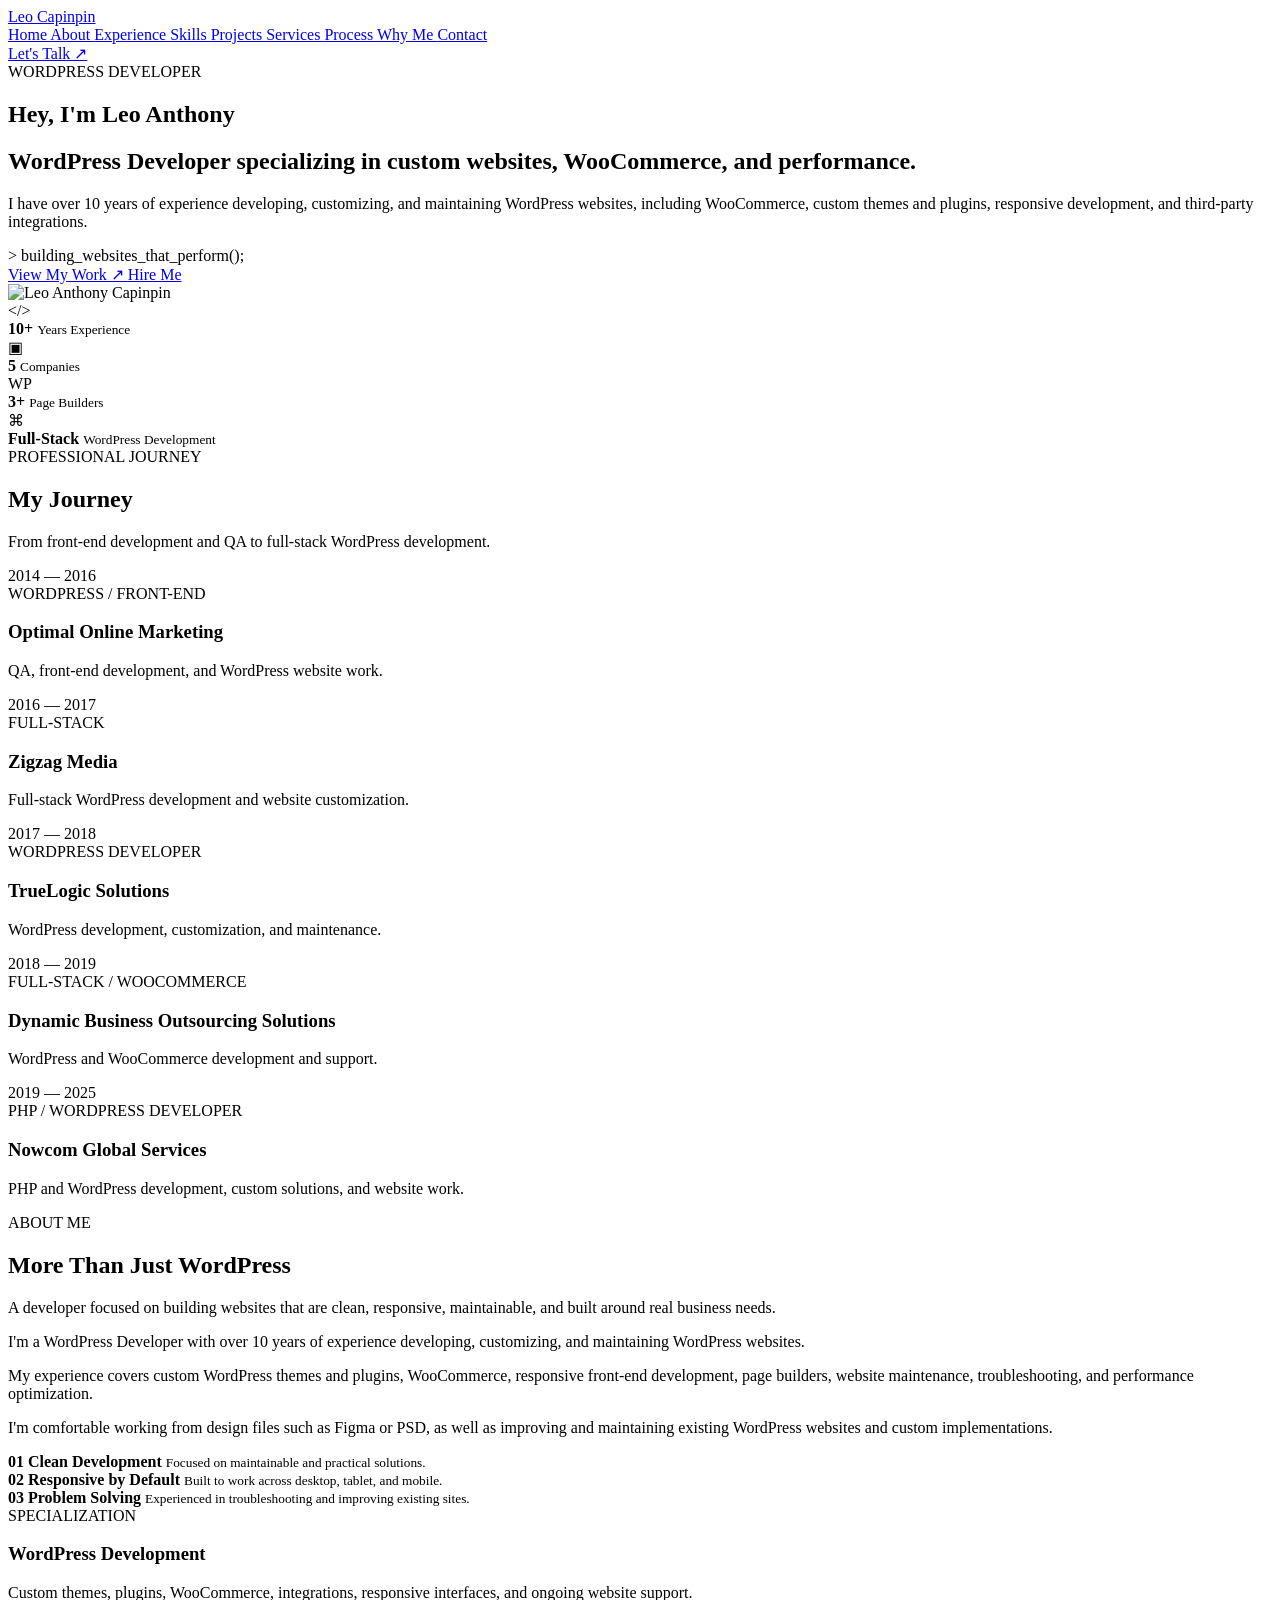
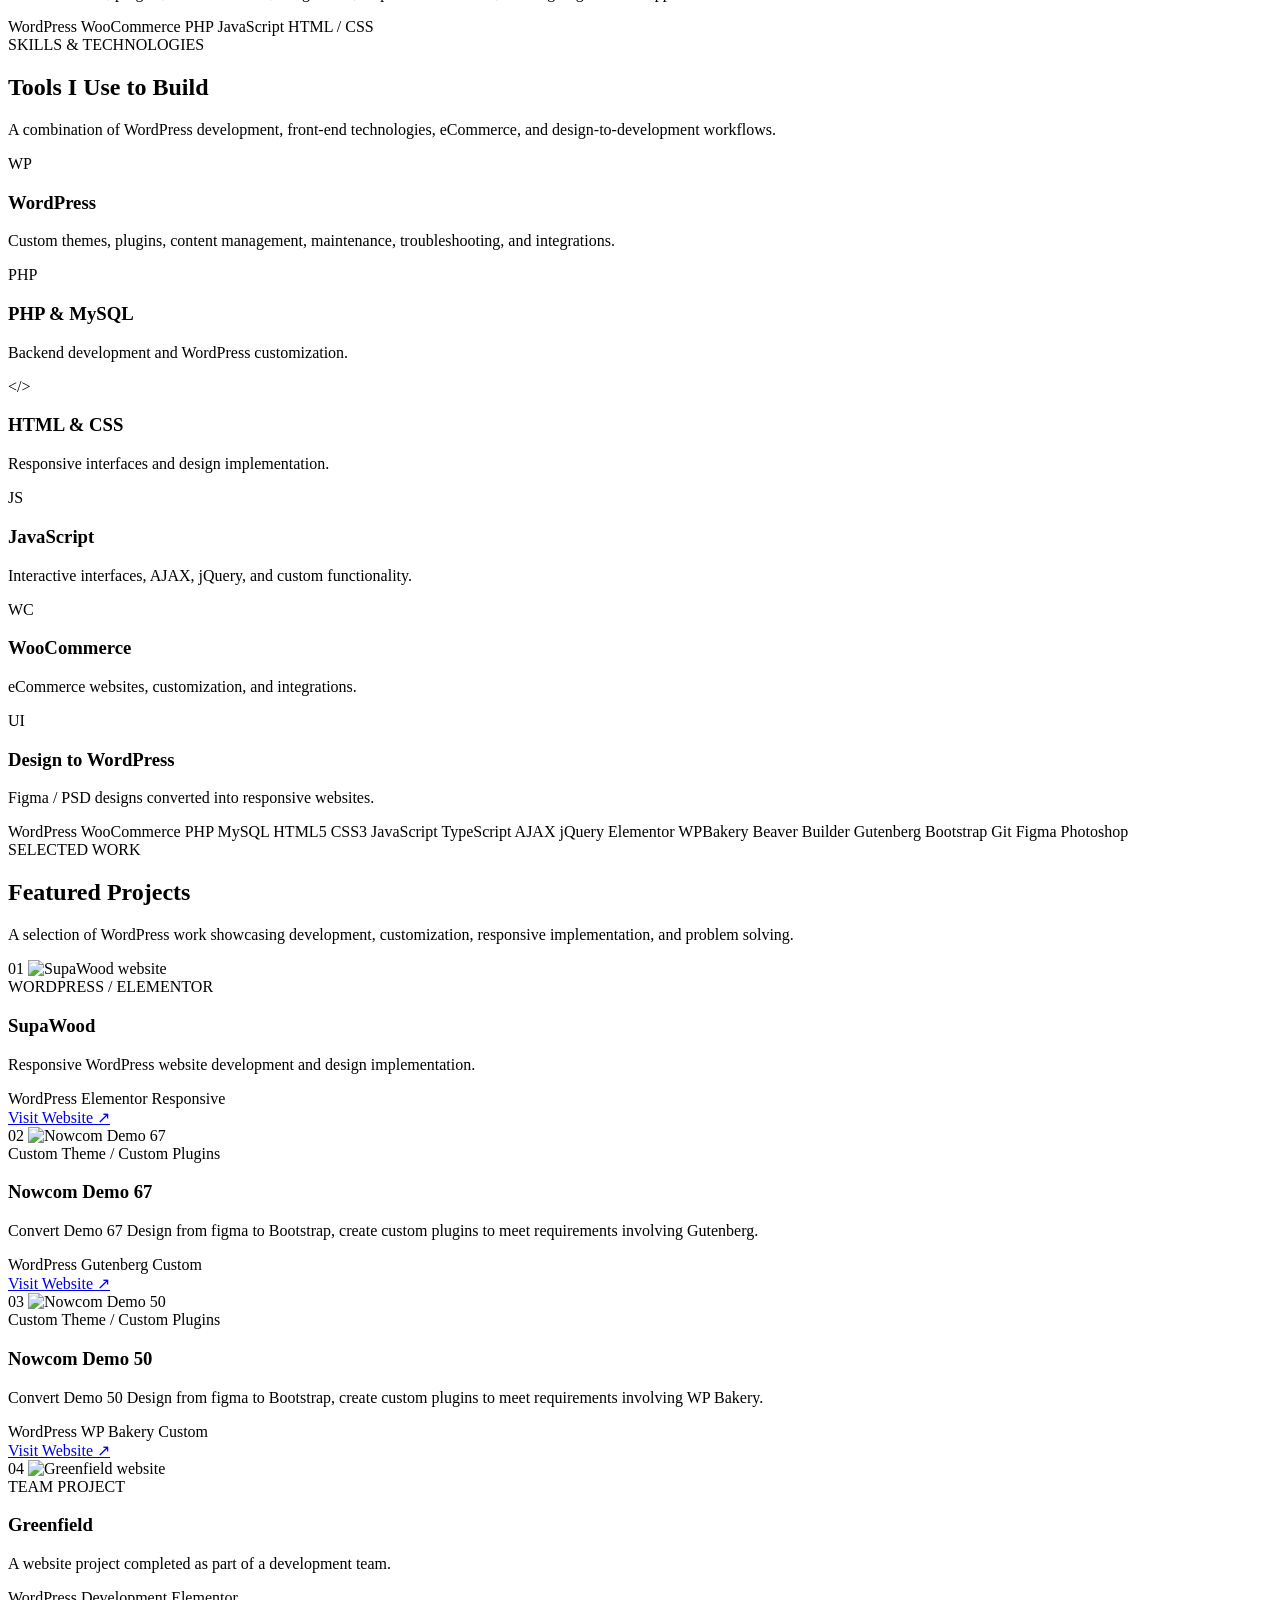
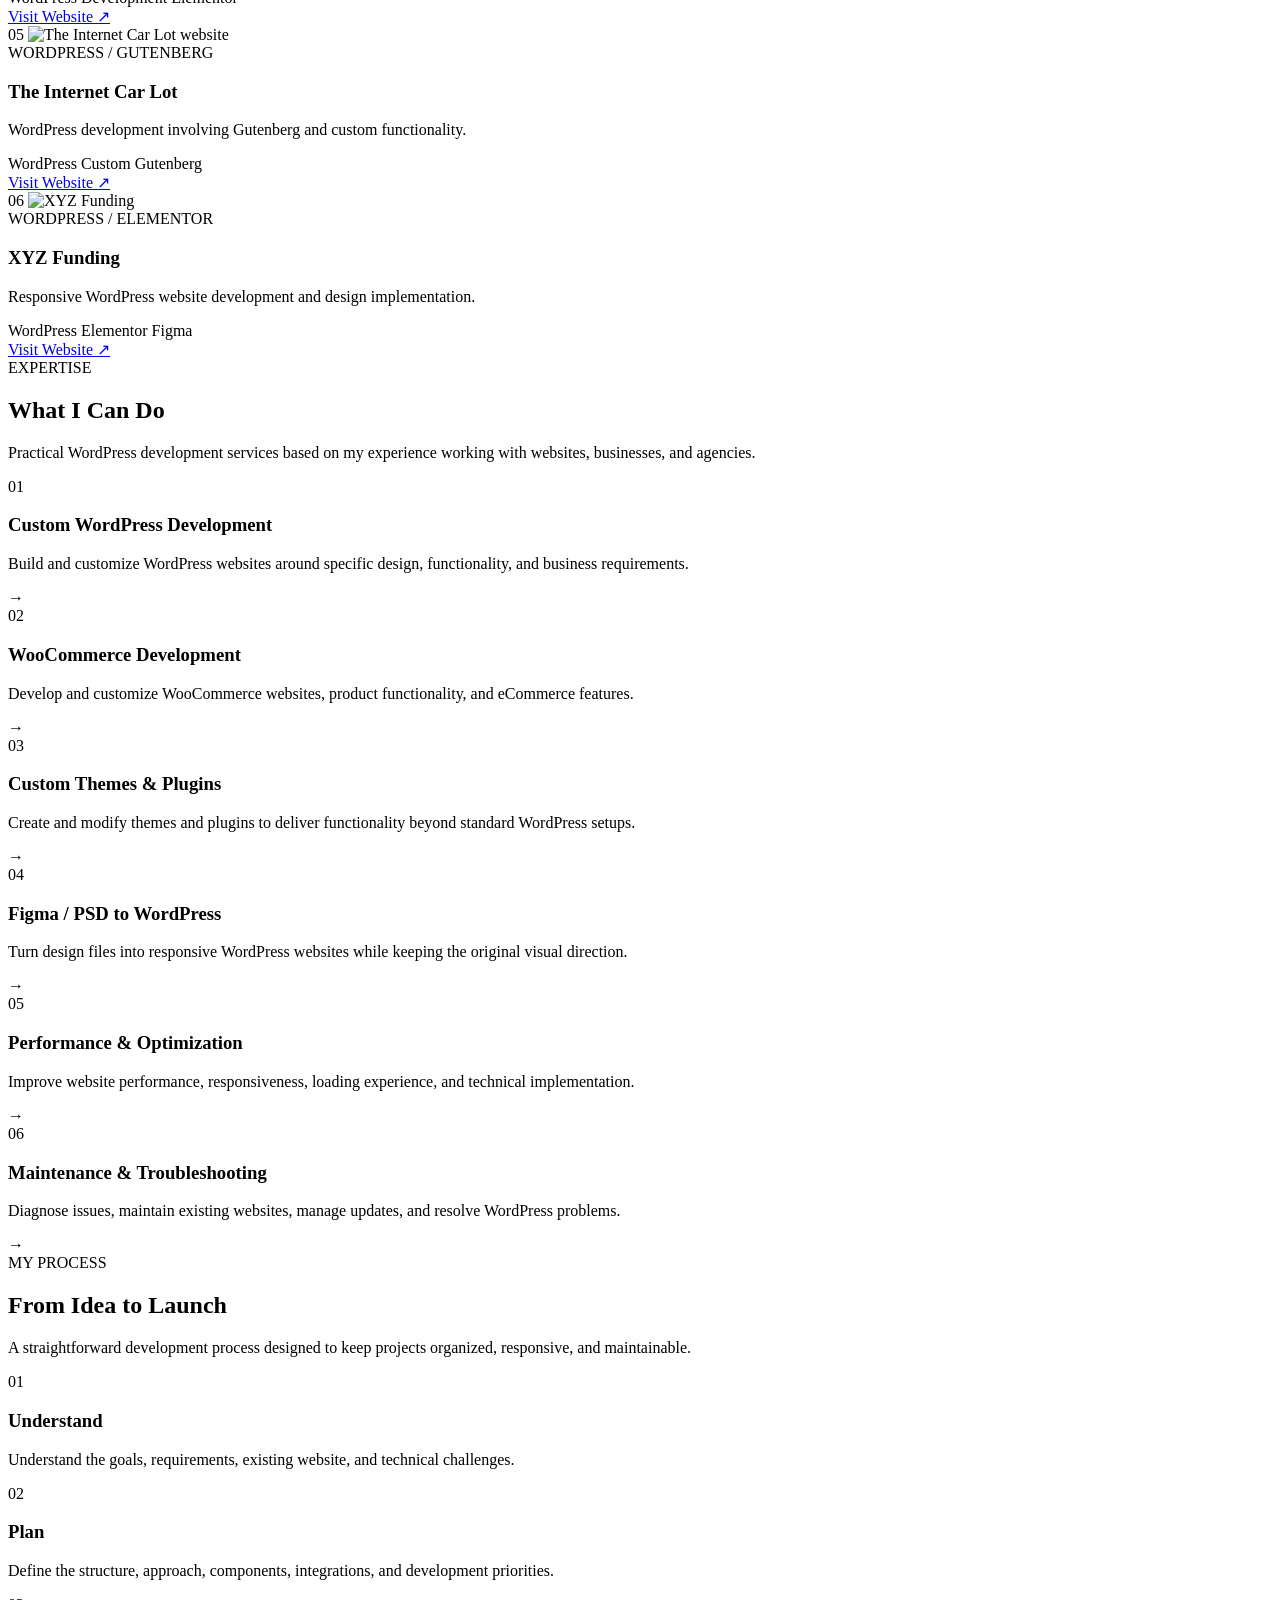
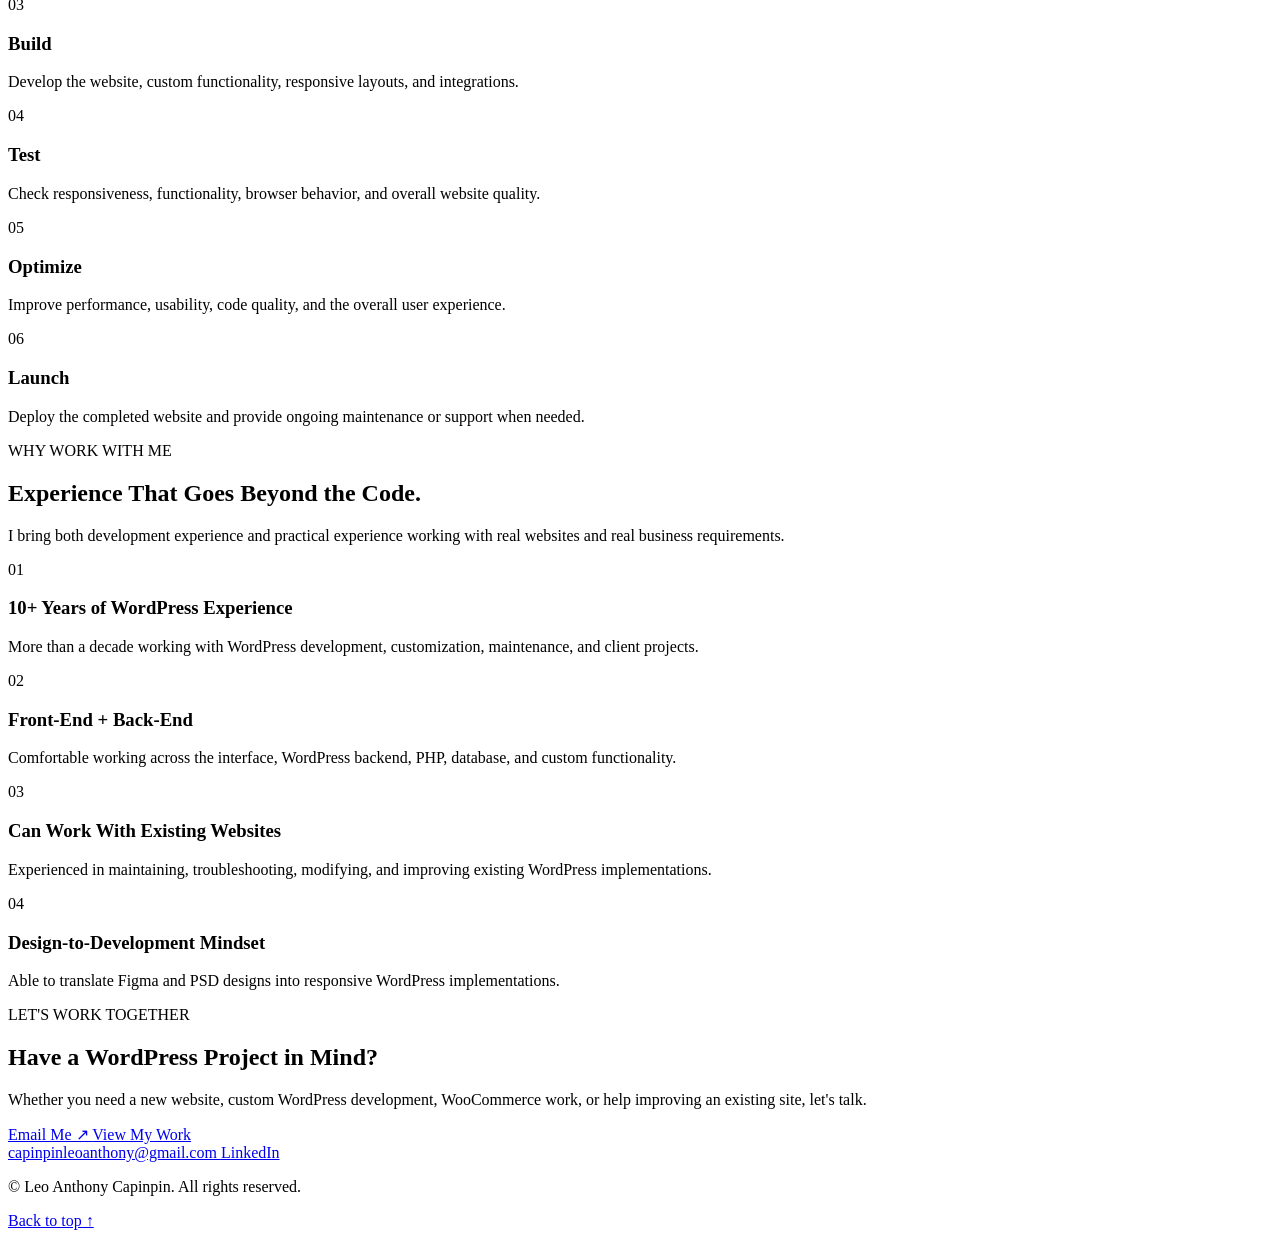
==== index.html @ 81f632e0 "Add files via upload" ====
<!DOCTYPE html>
<html lang="en">

  <head>

    <meta charset="UTF-8">

    <meta name="viewport" content="width=device-width, initial-scale=1.0">

    <title>
      Leo Anthony Capinpin | WordPress Developer
    </title>

    <meta name="description" content="Leo Anthony Capinpin — WordPress Developer with over 10 years of experience in WordPress, WooCommerce, custom themes, plugins, and responsive web development.">

    <!-- Google Fonts -->
    <link rel="preconnect" href="https://fonts.googleapis.com">

    <link rel="preconnect" href="https://fonts.gstatic.com" crossorigin>

    <link href="https://fonts.googleapis.com/css2?family=Inter:wght@400;500;600;700;800&family=JetBrains+Mono:wght@400;500;600&display=swap" rel="stylesheet">

    <!-- Main CSS -->
    <link rel="stylesheet" href="assets/css/style.css">

  </head>


  <body>


    <!-- =========================================================
     HEADER
    ========================================================= -->

    <header class="site-header" id="site-header">

      <div class="container header-inner">


        <a href="#top" class="logo">
          Leo Capinpin
        </a>


        <nav class="main-nav" id="main-nav">

          <a href="#top">
            Home
          </a>

          <a href="#about-me">
            About
          </a>

          <a href="#experience">
            Experience
          </a>

          <a href="#skills">
            Skills
          </a>

          <a href="#featured-projects">
            Projects
          </a>

          <a href="#services">
            Services
          </a>

          <a href="#process">
            Process
          </a>

          <a href="#why-me">
            Why Me
          </a>

          <a href="#contact">
            Contact
          </a>

        </nav>


        <a href="#contact" class="header-cta">
          Let's Talk ↗
        </a>


      </div>

    </header>


    <main id="top">


      <!-- =========================================================
     HERO
    ========================================================= -->

      <section class="hero">


        <!-- Animated Background -->

        <div class="hero-grid"></div>

        <div class="hero-orb hero-orb-one"></div>

        <div class="hero-orb hero-orb-two"></div>


        <div class="container hero-inner">


          <!-- Hero Content -->

          <div class="hero-content reveal">


            <div class="eyebrow">
              WORDPRESS DEVELOPER
            </div>


            <h1>

              Hey, I'm

              <span>
                Leo Anthony
              </span>

            </h1>


            <h2>

              WordPress Developer specializing in
              custom websites, WooCommerce,
              and performance.

            </h2>


            <p>

              I have over 10 years of experience
              developing, customizing, and maintaining
              WordPress websites, including WooCommerce,
              custom themes and plugins, responsive
              development, and third-party integrations.

            </p>


            <div class="hero-code">

              <span>
                &gt;
              </span>

              building_websites_that_perform();

            </div>


            <div class="hero-buttons">


              <a href="#featured-projects" class="btn">
                View My Work ↗
              </a>


              <a href="#contact" class="btn btn-outline">
                Hire Me
              </a>


            </div>


          </div>


          <!-- Hero Image -->

          <div class="hero-photo reveal">


            <div class="photo-glow"></div>


            <div class="photo-frame">


              <img src="assets/images/leo-hero.png" alt="Leo Anthony Capinpin">


            </div>


          </div>


        </div>


        <!-- Hero Stats -->

        <div class="container stats-grid reveal">


          <div class="stat">

            <span class="stat-icon">
              &lt;/&gt;
            </span>

            <div>

              <strong>
                10+
              </strong>

              <small>
                Years Experience
              </small>

            </div>

          </div>


          <div class="stat">

            <span class="stat-icon">
              ▣
            </span>

            <div>

              <strong>
                5
              </strong>

              <small>
                Companies
              </small>

            </div>

          </div>


          <div class="stat">

            <span class="stat-icon">
              WP
            </span>

            <div>

              <strong>
                3+
              </strong>

              <small>
                Page Builders
              </small>

            </div>

          </div>


          <div class="stat">

            <span class="stat-icon">
              ⌘
            </span>

            <div>

              <strong>
                Full-Stack
              </strong>

              <small>
                WordPress Development
              </small>

            </div>

          </div>


        </div>


      </section>


    <!-- =========================================================
     PROFESSIONAL JOURNEY
    ========================================================= -->

      <section class="section journey" id="experience">

        <div class="container">


          <div class="section-title reveal">


            <span class="eyebrow">
              PROFESSIONAL JOURNEY
            </span>


            <h2>

              My
              <span>
                Journey
              </span>

            </h2>


            <p>

              From front-end development and QA
              to full-stack WordPress development.

            </p>


          </div>


          <div class="timeline">


            <article class="timeline-item reveal">

              <div class="timeline-year">
                2014 — 2016
              </div>

              <div class="timeline-dot"></div>

              <div class="timeline-card">

                <span>
                  WORDPRESS / FRONT-END
                </span>

                <h3>
                  Optimal Online Marketing
                </h3>

                <p>
                  QA, front-end development,
                  and WordPress website work.
                </p>

              </div>

            </article>


            <article class="timeline-item reveal">

              <div class="timeline-year">
                2016 — 2017
              </div>

              <div class="timeline-dot"></div>

              <div class="timeline-card">

                <span>
                  FULL-STACK
                </span>

                <h3>
                  Zigzag Media
                </h3>

                <p>
                  Full-stack WordPress development
                  and website customization.
                </p>

              </div>

            </article>


            <article class="timeline-item reveal">

              <div class="timeline-year">
                2017 — 2018
              </div>

              <div class="timeline-dot"></div>

              <div class="timeline-card">

                <span>
                  WORDPRESS DEVELOPER
                </span>

                <h3>
                  TrueLogic Solutions
                </h3>

                <p>
                  WordPress development,
                  customization, and maintenance.
                </p>

              </div>

            </article>


            <article class="timeline-item reveal">

              <div class="timeline-year">
                2018 — 2019
              </div>

              <div class="timeline-dot"></div>

              <div class="timeline-card">

                <span>
                  FULL-STACK / WOOCOMMERCE
                </span>

                <h3>
                  Dynamic Business
                  Outsourcing Solutions
                </h3>

                <p>
                  WordPress and WooCommerce
                  development and support.
                </p>

              </div>

            </article>


            <article class="timeline-item reveal">

              <div class="timeline-year">
                2019 — 2025
              </div>

              <div class="timeline-dot"></div>

              <div class="timeline-card active">

                <span>
                  PHP / WORDPRESS DEVELOPER
                </span>

                <h3>
                  Nowcom Global Services
                </h3>

                <p>
                  PHP and WordPress development,
                  custom solutions, and website work.
                </p>

              </div>

            </article>


          </div>

        </div>

      </section>


    <!-- =========================================================
     ABOUT ME
    ========================================================= -->

      <section class="section about" id="about-me">

        <div class="container">


          <div class="section-title reveal">

            <span class="eyebrow">
              ABOUT ME
            </span>

            <h2>

              More Than Just
              <span>
                WordPress
              </span>

            </h2>

            <p>

              A developer focused on building websites
              that are clean, responsive, maintainable,
              and built around real business needs.

            </p>

          </div>


          <div class="about-grid">


            <div class="about-copy reveal">


              <p class="lead">

                I'm a WordPress Developer with over
                10 years of experience developing,
                customizing, and maintaining
                WordPress websites.

              </p>


              <p>

                My experience covers custom WordPress
                themes and plugins, WooCommerce,
                responsive front-end development,
                page builders, website maintenance,
                troubleshooting, and performance
                optimization.

              </p>


              <p>

                I'm comfortable working from design
                files such as Figma or PSD, as well as
                improving and maintaining existing
                WordPress websites and custom
                implementations.

              </p>


              <div class="about-highlights">


                <div>

                  <b>
                    01
                  </b>

                  <span>

                    <strong>
                      Clean Development
                    </strong>

                    <small>
                      Focused on maintainable
                      and practical solutions.
                    </small>

                  </span>

                </div>


                <div>

                  <b>
                    02
                  </b>

                  <span>

                    <strong>
                      Responsive by Default
                    </strong>

                    <small>
                      Built to work across desktop,
                      tablet, and mobile.
                    </small>

                  </span>

                </div>


                <div>

                  <b>
                    03
                  </b>

                  <span>

                    <strong>
                      Problem Solving
                    </strong>

                    <small>
                      Experienced in troubleshooting
                      and improving existing sites.
                    </small>

                  </span>

                </div>


              </div>


            </div>


            <aside class="about-card reveal">


              <span class="card-label">
                SPECIALIZATION
              </span>


              <h3>
                WordPress Development
              </h3>


              <p>

                Custom themes, plugins, WooCommerce,
                integrations, responsive interfaces,
                and ongoing website support.

              </p>


              <div class="tags">

                <span>
                  WordPress
                </span>

                <span>
                  WooCommerce
                </span>

                <span>
                  PHP
                </span>

                <span>
                  JavaScript
                </span>

                <span>
                  HTML / CSS
                </span>

              </div>


            </aside>


          </div>

        </div>

      </section>


      <!-- =========================================================
     SKILLS
========================================================= -->

      <section class="section skills" id="skills">

        <div class="container">


          <div class="section-title reveal">

            <span class="eyebrow">
              SKILLS & TECHNOLOGIES
            </span>

            <h2>

              Tools I Use to
              <span>
                Build
              </span>

            </h2>

            <p>

              A combination of WordPress development,
              front-end technologies, eCommerce,
              and design-to-development workflows.

            </p>

          </div>


          <div class="skills-grid">


            <article class="skill-card reveal">

              <div class="skill-icon">
                WP
              </div>

              <div>

                <h3>
                  WordPress
                </h3>

                <p>

                  Custom themes, plugins,
                  content management, maintenance,
                  troubleshooting, and integrations.

                </p>

              </div>

            </article>


            <article class="skill-card reveal">

              <div class="skill-icon">
                PHP
              </div>

              <div>

                <h3>
                  PHP & MySQL
                </h3>

                <p>
                  Backend development and
                  WordPress customization.
                </p>

              </div>

            </article>


            <article class="skill-card reveal">

              <div class="skill-icon">
                &lt;/&gt;
              </div>

              <div>

                <h3>
                  HTML & CSS
                </h3>

                <p>
                  Responsive interfaces and
                  design implementation.
                </p>

              </div>

            </article>


            <article class="skill-card reveal">

              <div class="skill-icon">
                JS
              </div>

              <div>

                <h3>
                  JavaScript
                </h3>

                <p>
                  Interactive interfaces, AJAX,
                  jQuery, and custom functionality.
                </p>

              </div>

            </article>


            <article class="skill-card reveal">

              <div class="skill-icon">
                WC
              </div>

              <div>

                <h3>
                  WooCommerce
                </h3>

                <p>
                  eCommerce websites,
                  customization, and integrations.
                </p>

              </div>

            </article>


            <article class="skill-card reveal">

              <div class="skill-icon">
                UI
              </div>

              <div>

                <h3>
                  Design to WordPress
                </h3>

                <p>
                  Figma / PSD designs converted
                  into responsive websites.
                </p>

              </div>

            </article>


          </div>


          <div class="tech-list reveal">

            <span>WordPress</span>
            <span>WooCommerce</span>
            <span>PHP</span>
            <span>MySQL</span>
            <span>HTML5</span>
            <span>CSS3</span>
            <span>JavaScript</span>
            <span>TypeScript</span>
            <span>AJAX</span>
            <span>jQuery</span>
            <span>Elementor</span>
            <span>WPBakery</span>
            <span>Beaver Builder</span>
            <span>Gutenberg</span>
            <span>Bootstrap</span>
            <span>Git</span>
            <span>Figma</span>
            <span>Photoshop</span>

          </div>


        </div>

      </section>


    <!-- =========================================================
     FEATURED PROJECTS
    ========================================================= -->

      <section class="section projects" id="featured-projects">

        <div class="container">


          <div class="section-title reveal">

            <span class="eyebrow">
              SELECTED WORK
            </span>

            <h2>

              Featured
              <span>
                Projects
              </span>

            </h2>

            <p>

              A selection of WordPress work showcasing
              development, customization, responsive
              implementation, and problem solving.

            </p>

          </div>


          <div class="project-grid">

            <!-- PROJECT 01 -->

            <article class="project-card reveal">

              <div class="project-image">

                <span class="project-number">
                  01
                </span>

                <img src="assets/images/projects/TLOS-supawood.jpg" alt="SupaWood website">

              </div>


              <div class="project-content">

                <span class="card-label">
                  WORDPRESS / ELEMENTOR
                </span>

                <h3>
                  SupaWood
                </h3>

                <p>

                  Responsive WordPress website
                  development and design implementation.

                </p>


                <div class="tags">

                  <span>
                    WordPress
                  </span>

                  <span>
                    Elementor
                  </span>

                  <span>
                    Responsive
                  </span>

                </div>


                <a class="project-link" href="https://supawood.com.au/" target="_blank" rel="noopener">
                  Visit Website ↗
                </a>

              </div>

            </article>


            <!-- PROJECT 02 -->

            <article class="project-card reveal">

              <div class="project-image">

                <span class="project-number">
                  02
                </span>

                <img src="assets/images/projects/demo67.jpg" alt="Nowcom Demo 67">

              </div>


              <div class="project-content">

                <span class="card-label">
                  Custom Theme / Custom Plugins
                </span>

                <h3>
                  Nowcom Demo 67
                </h3>

                <p>
                  Convert Demo 67 Design from figma to Bootstrap, create custom plugins to meet requirements involving Gutenberg.
                </p>


                <div class="tags">

                  <span>
                    WordPress
                  </span>

                  <span>
                    Gutenberg
                  </span>

                  <span>
                    Custom
                  </span>

                </div>


                <a class="project-link" href="https://demo67.websites.dealercenter.net/" target="_blank" rel="noopener">
                  Visit Website ↗
                </a>

              </div>

            </article>

            <!-- PROJECT 03 -->
            <article class="project-card reveal">
              <div class="project-image">

                <span class="project-number">
                  03
                </span>

                <img src="assets/images/projects/demo50.jpg" alt="Nowcom Demo 50">

              </div>
              <div class="project-content">

                <span class="card-label">
                  Custom Theme / Custom Plugins
                </span>

                <h3>
                  Nowcom Demo 50
                </h3>

                <p>
                  Convert Demo 50 Design from figma to Bootstrap, create custom plugins to meet requirements involving WP Bakery.
                </p>


                <div class="tags">

                  <span>
                    WordPress
                  </span>

                  <span>
                    WP Bakery
                  </span>

                  <span>
                    Custom
                  </span>

                </div>


                <a class="project-link" href="https://demo50.websites.dealercenter.net/" target="_blank" rel="noopener">
                  Visit Website ↗
                </a>

              </div>

            </article>


            <!-- PROJECT 04 -->

            <article class="project-card reveal">

              <div class="project-image">

                <span class="project-number">
                  04
                </span>

                <img src="assets/images/projects/tlos-greenfield.jpg" alt="Greenfield website">

              </div>


              <div class="project-content">

                <span class="card-label">
                  TEAM PROJECT
                </span>

                <h3>
                  Greenfield
                </h3>

                <p>

                  A website project completed as part
                  of a development team.

                </p>


                <div class="tags">

                  <span>
                    WordPress
                  </span>

                  <span>
                    Development
                  </span>

                  <span>
                    Elementor
                  </span>

                </div>


                <a class="project-link" href="https://greenfield.com.ph/" target="_blank" rel="noopener">
                  Visit Website ↗
                </a>

              </div>

            </article>


            <!-- PROJECT 05 -->

            <article class="project-card reveal">

              <div class="project-image">

                <span class="project-number">
                  05
                </span>

                <img src="assets/images/projects/theinternetcarlot.jpg" alt="The Internet Car Lot website">

              </div>


              <div class="project-content">

                <span class="card-label">
                  WORDPRESS / GUTENBERG
                </span>

                <h3>
                  The Internet Car Lot
                </h3>

                <p>

                  WordPress development involving
                  Gutenberg and custom functionality.

                </p>


                <div class="tags">

                  <span>
                    WordPress
                  </span>

                  <span>
                    Custom
                  </span>

                  <span>
                    Gutenberg
                  </span>

                </div>


                <a class="project-link" href="https://theinternetcarlot.com/" target="_blank" rel="noopener">
                  Visit Website ↗
                </a>

              </div>

            </article>


            <!-- PROJECT 06 -->

            <article class="project-card reveal">

              <div class="project-image">

                <span class="project-number">
                  06
                </span>

                <img src="assets/images/projects/XYZ-Funding.jpg" alt="XYZ Funding">

              </div>


              <div class="project-content">

                <span class="card-label">
                  WORDPRESS / ELEMENTOR
                </span>

                <h3>
                  XYZ Funding
                </h3>

                <p>

                  Responsive WordPress website
                  development and design implementation.

                </p>


                <div class="tags">

                  <span>
                    WordPress
                  </span>

                  <span>
                    Elementor
                  </span>

                  <span>
                    Figma
                  </span>

                </div>


                <a class="project-link" href="http://paulm552.sg-host.com/" target="_blank" rel="noopener">
                  Visit Website ↗
                </a>

              </div>

            </article>


          </div>

        </div>

      </section>


    <!-- =========================================================
     SERVICES
    ========================================================= -->

      <section class="section services" id="services">

        <div class="container">


          <div class="section-title reveal">

            <span class="eyebrow">
              EXPERTISE
            </span>

            <h2>

              What I Can
              <span>
                Do
              </span>

            </h2>

            <p>

              Practical WordPress development services
              based on my experience working with
              websites, businesses, and agencies.

            </p>

          </div>


          <div class="services-grid">


            <article class="service-card reveal">

              <span>
                01
              </span>

              <h3>
                Custom WordPress Development
              </h3>

              <p>

                Build and customize WordPress websites
                around specific design, functionality,
                and business requirements.

              </p>

              <b>
                →
              </b>

            </article>


            <article class="service-card reveal">

              <span>
                02
              </span>

              <h3>
                WooCommerce Development
              </h3>

              <p>

                Develop and customize WooCommerce
                websites, product functionality,
                and eCommerce features.

              </p>

              <b>
                →
              </b>

            </article>


            <article class="service-card reveal">

              <span>
                03
              </span>

              <h3>
                Custom Themes & Plugins
              </h3>

              <p>

                Create and modify themes and plugins
                to deliver functionality beyond
                standard WordPress setups.

              </p>

              <b>
                →
              </b>

            </article>


            <article class="service-card reveal">

              <span>
                04
              </span>

              <h3>
                Figma / PSD to WordPress
              </h3>

              <p>

                Turn design files into responsive
                WordPress websites while keeping
                the original visual direction.

              </p>

              <b>
                →
              </b>

            </article>


            <article class="service-card reveal">

              <span>
                05
              </span>

              <h3>
                Performance & Optimization
              </h3>

              <p>

                Improve website performance,
                responsiveness, loading experience,
                and technical implementation.

              </p>

              <b>
                →
              </b>

            </article>


            <article class="service-card reveal">

              <span>
                06
              </span>

              <h3>
                Maintenance & Troubleshooting
              </h3>

              <p>

                Diagnose issues, maintain existing
                websites, manage updates, and resolve
                WordPress problems.

              </p>

              <b>
                →
              </b>

            </article>


          </div>

        </div>

      </section>


    <!-- =========================================================
        PROCESS
    ========================================================= -->

      <section class="section process" id="process">

        <div class="container">


          <div class="section-title reveal">

            <span class="eyebrow">
              MY PROCESS
            </span>

            <h2>

              From Idea to
              <span>
                Launch
              </span>

            </h2>

            <p>

              A straightforward development process
              designed to keep projects organized,
              responsive, and maintainable.

            </p>

          </div>


          <div class="process-grid">


            <article class="process-step reveal">

              <span>
                01
              </span>

              <h3>
                Understand
              </h3>

              <p>

                Understand the goals, requirements,
                existing website, and technical challenges.

              </p>

            </article>


            <article class="process-step reveal">

              <span>
                02
              </span>

              <h3>
                Plan
              </h3>

              <p>

                Define the structure, approach,
                components, integrations, and
                development priorities.

              </p>

            </article>


            <article class="process-step reveal">

              <span>
                03
              </span>

              <h3>
                Build
              </h3>

              <p>

                Develop the website, custom functionality,
                responsive layouts, and integrations.

              </p>

            </article>


            <article class="process-step reveal">

              <span>
                04
              </span>

              <h3>
                Test
              </h3>

              <p>

                Check responsiveness, functionality,
                browser behavior, and overall
                website quality.

              </p>

            </article>


            <article class="process-step reveal">

              <span>
                05
              </span>

              <h3>
                Optimize
              </h3>

              <p>

                Improve performance, usability,
                code quality, and the overall
                user experience.

              </p>

            </article>


            <article class="process-step reveal">

              <span>
                06
              </span>

              <h3>
                Launch
              </h3>

              <p>

                Deploy the completed website and
                provide ongoing maintenance or
                support when needed.

              </p>

            </article>


          </div>

        </div>

      </section>


      <!-- =========================================================
     WHY ME
========================================================= -->

      <section class="section why-me" id="why-me">

        <div class="container">


          <div class="why-grid">


            <div class="why-heading reveal">

              <span class="eyebrow">
                WHY WORK WITH ME
              </span>

              <h2>

                Experience That Goes
                <span>Beyond the Code.</span>

              </h2>

              <p>

                I bring both development experience
                and practical experience working with
                real websites and real business
                requirements.

              </p>

            </div>


            <div class="why-list">


              <article class="why-item reveal">

                <span>
                  01
                </span>

                <div>

                  <h3>
                    10+ Years of WordPress Experience
                  </h3>

                  <p>

                    More than a decade working with
                    WordPress development, customization,
                    maintenance, and client projects.

                  </p>

                </div>

              </article>


              <article class="why-item reveal">

                <span>
                  02
                </span>

                <div>

                  <h3>
                    Front-End + Back-End
                  </h3>

                  <p>

                    Comfortable working across the
                    interface, WordPress backend,
                    PHP, database, and custom
                    functionality.

                  </p>

                </div>

              </article>


              <article class="why-item reveal">

                <span>
                  03
                </span>

                <div>

                  <h3>
                    Can Work With Existing Websites
                  </h3>

                  <p>

                    Experienced in maintaining,
                    troubleshooting, modifying,
                    and improving existing
                    WordPress implementations.

                  </p>

                </div>

              </article>


              <article class="why-item reveal">

                <span>
                  04
                </span>

                <div>

                  <h3>
                    Design-to-Development Mindset
                  </h3>

                  <p>

                    Able to translate Figma and PSD
                    designs into responsive WordPress
                    implementations.

                  </p>

                </div>

              </article>


            </div>

          </div>

        </div>

      </section>


      <!-- =========================================================
     CONTACT
========================================================= -->

      <section class="section contact" id="contact">

        <div class="container">


          <div class="contact-box reveal">


            <span class="eyebrow">
              LET'S WORK TOGETHER
            </span>


            <h2>

              Have a WordPress
              <span>
                Project in Mind?
              </span>

            </h2>


            <p>

              Whether you need a new website,
              custom WordPress development,
              WooCommerce work, or help improving
              an existing site, let's talk.

            </p>


            <div class="contact-actions">


              <a class="btn" href="mailto:capinpinleoanthony@gmail.com">
                Email Me ↗
              </a>


              <a class="btn btn-outline" href="#featured-projects">
                View My Work
              </a>


            </div>


            <div class="contact-links">


              <a href="mailto:capinpinleoanthony@gmail.com">
                capinpinleoanthony@gmail.com
              </a>


              <a href="https://ph.linkedin.com/in/leo-anthony-capinpin" target="_blank" rel="noopener">
                LinkedIn
              </a>


            </div>


          </div>

        </div>

      </section>


    </main>


    <!-- =========================================================
     FOOTER
========================================================= -->

    <footer class="footer">

      <div class="container">


        <p>

          ©
          <span id="year"></span>
          Leo Anthony Capinpin.
          All rights reserved.

        </p>


        <a href="#top">
          Back to top ↑
        </a>


      </div>

    </footer>


    <!-- =========================================================
     JAVASCRIPT
========================================================= -->

    <script src="assets/js/script.js"></script>


  </body>

</html>
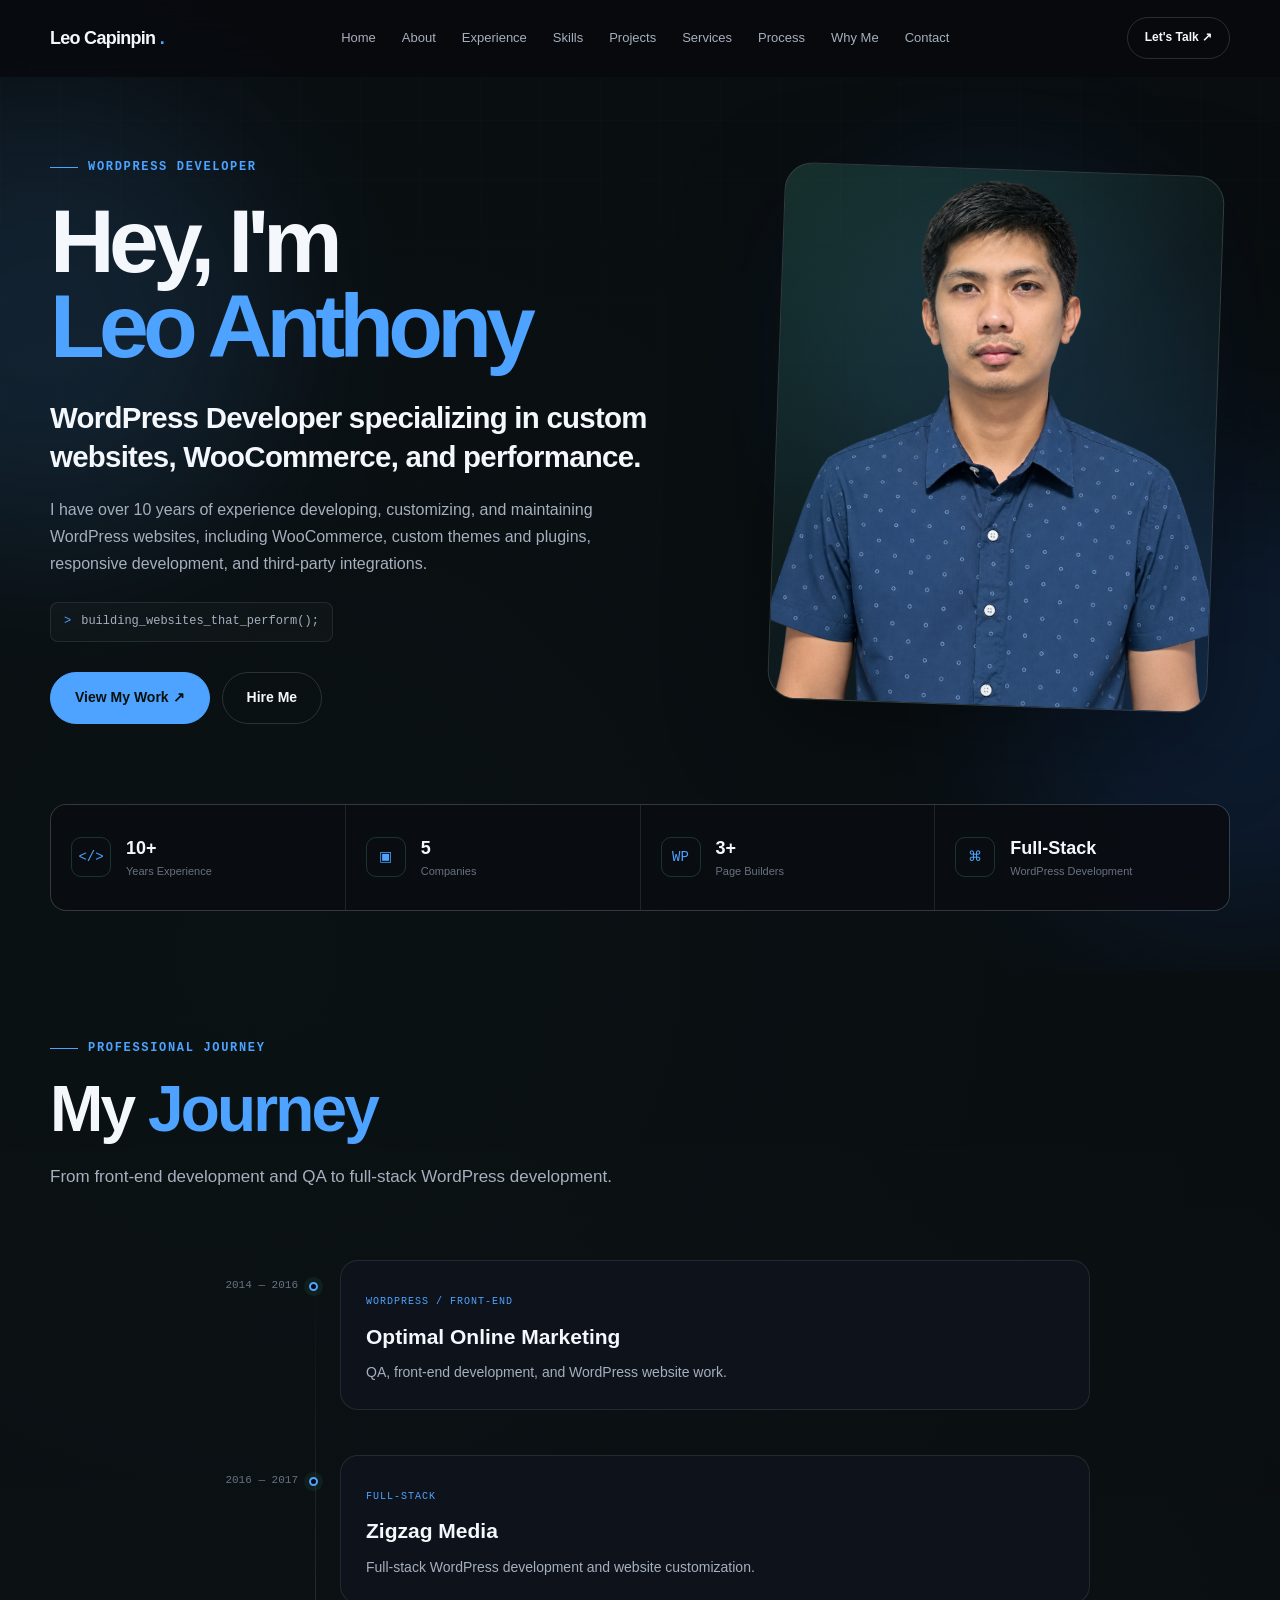
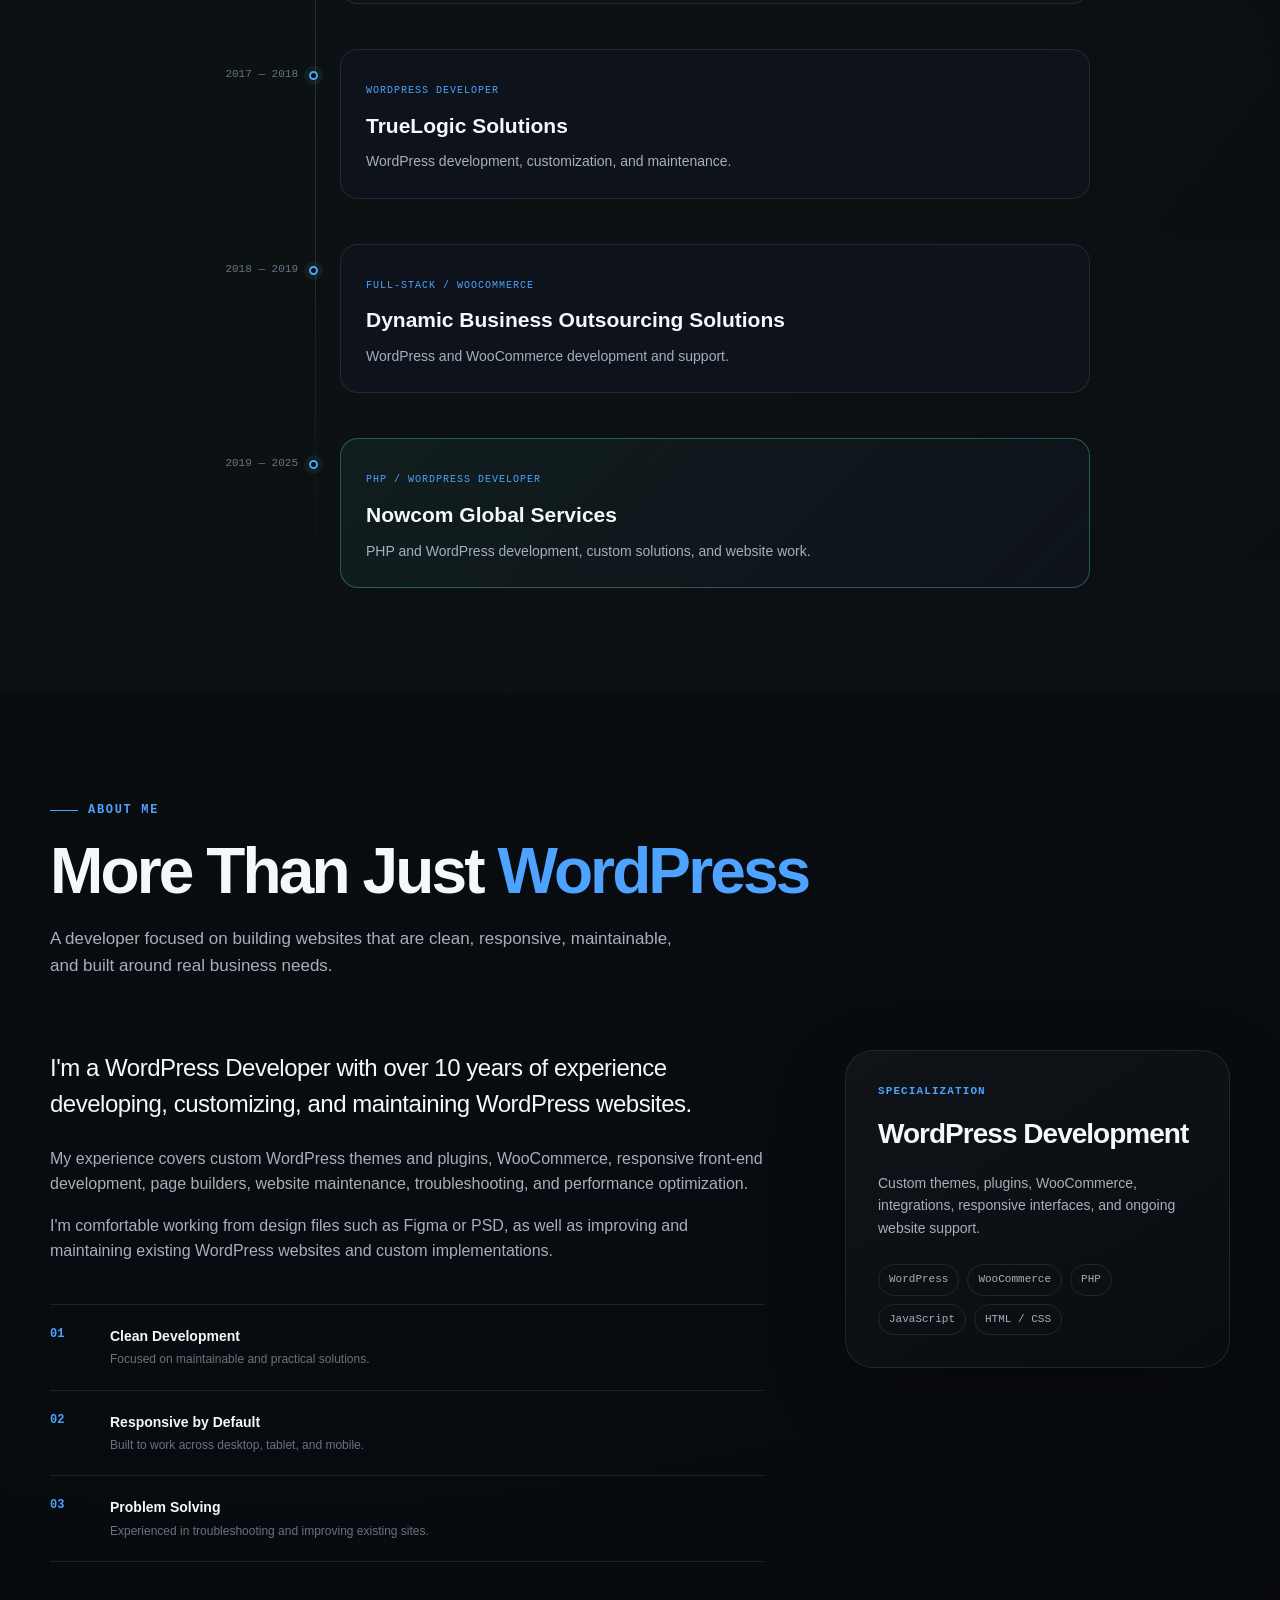
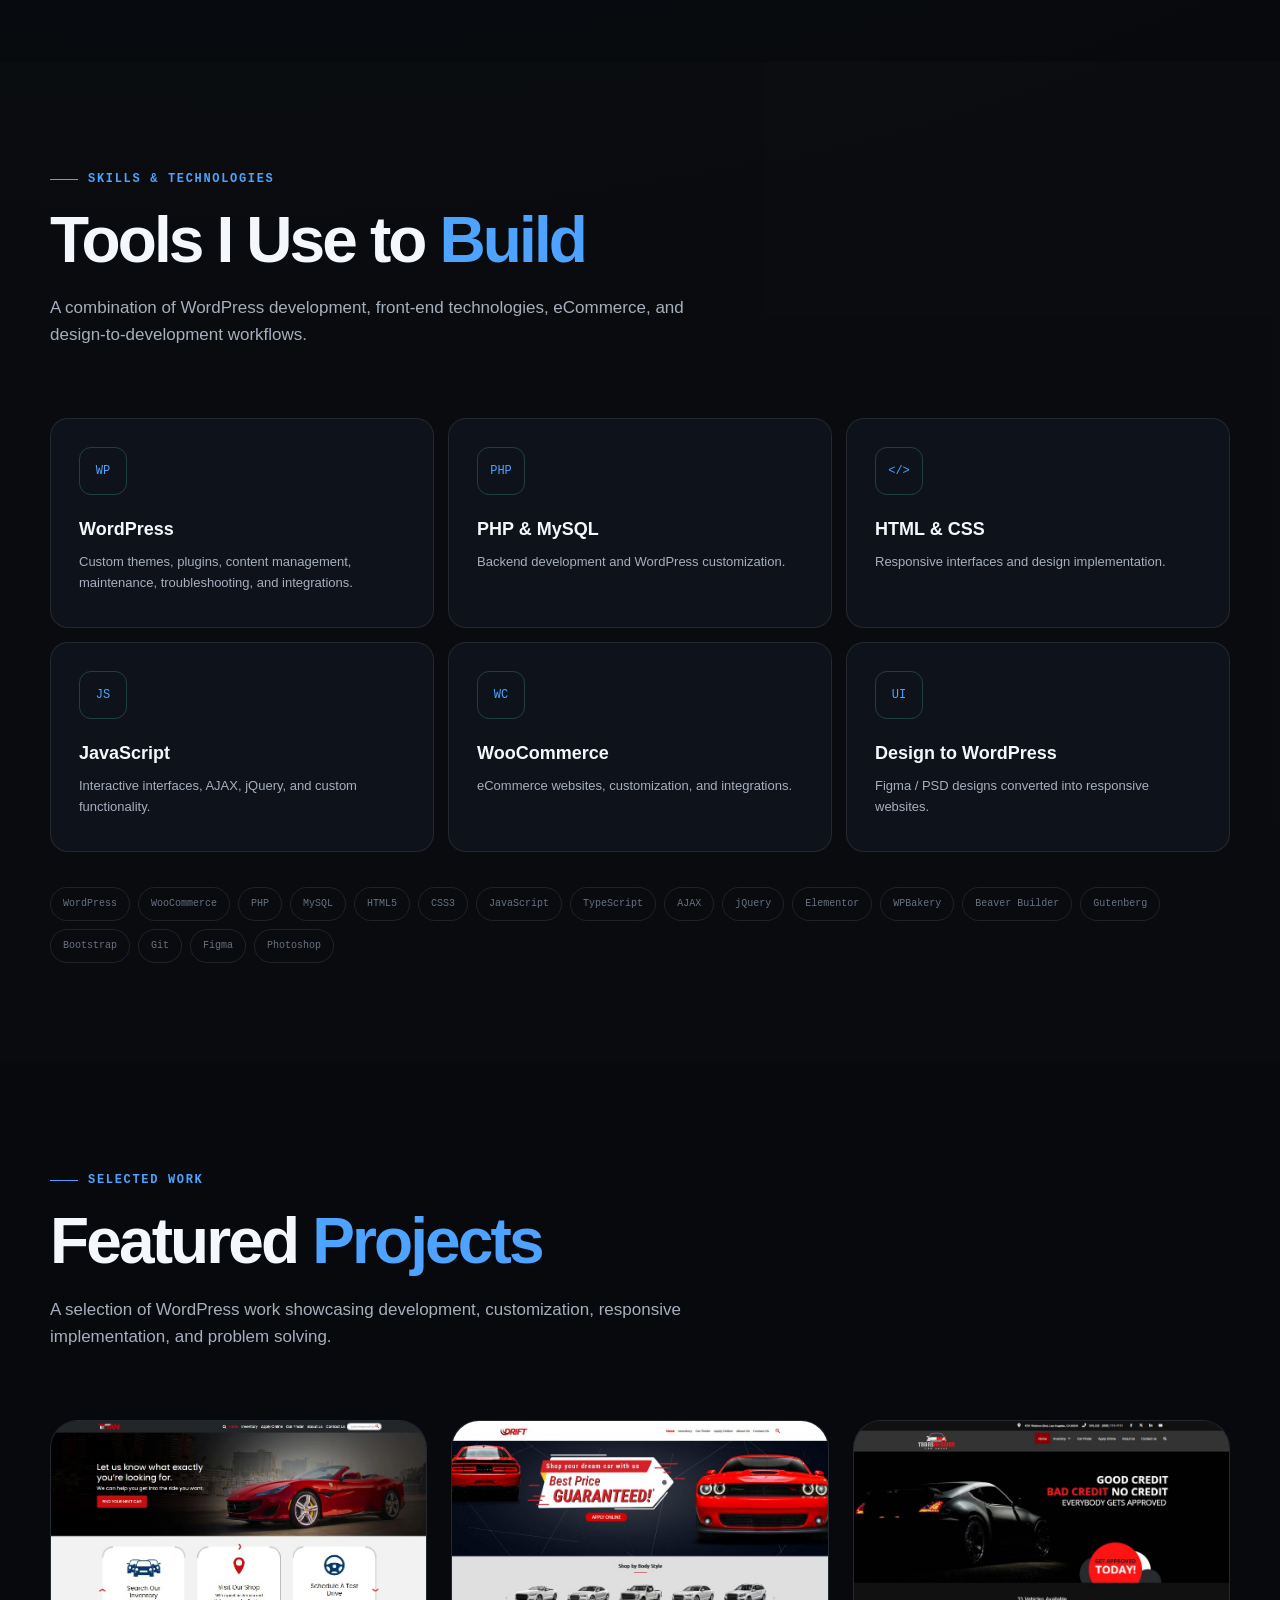
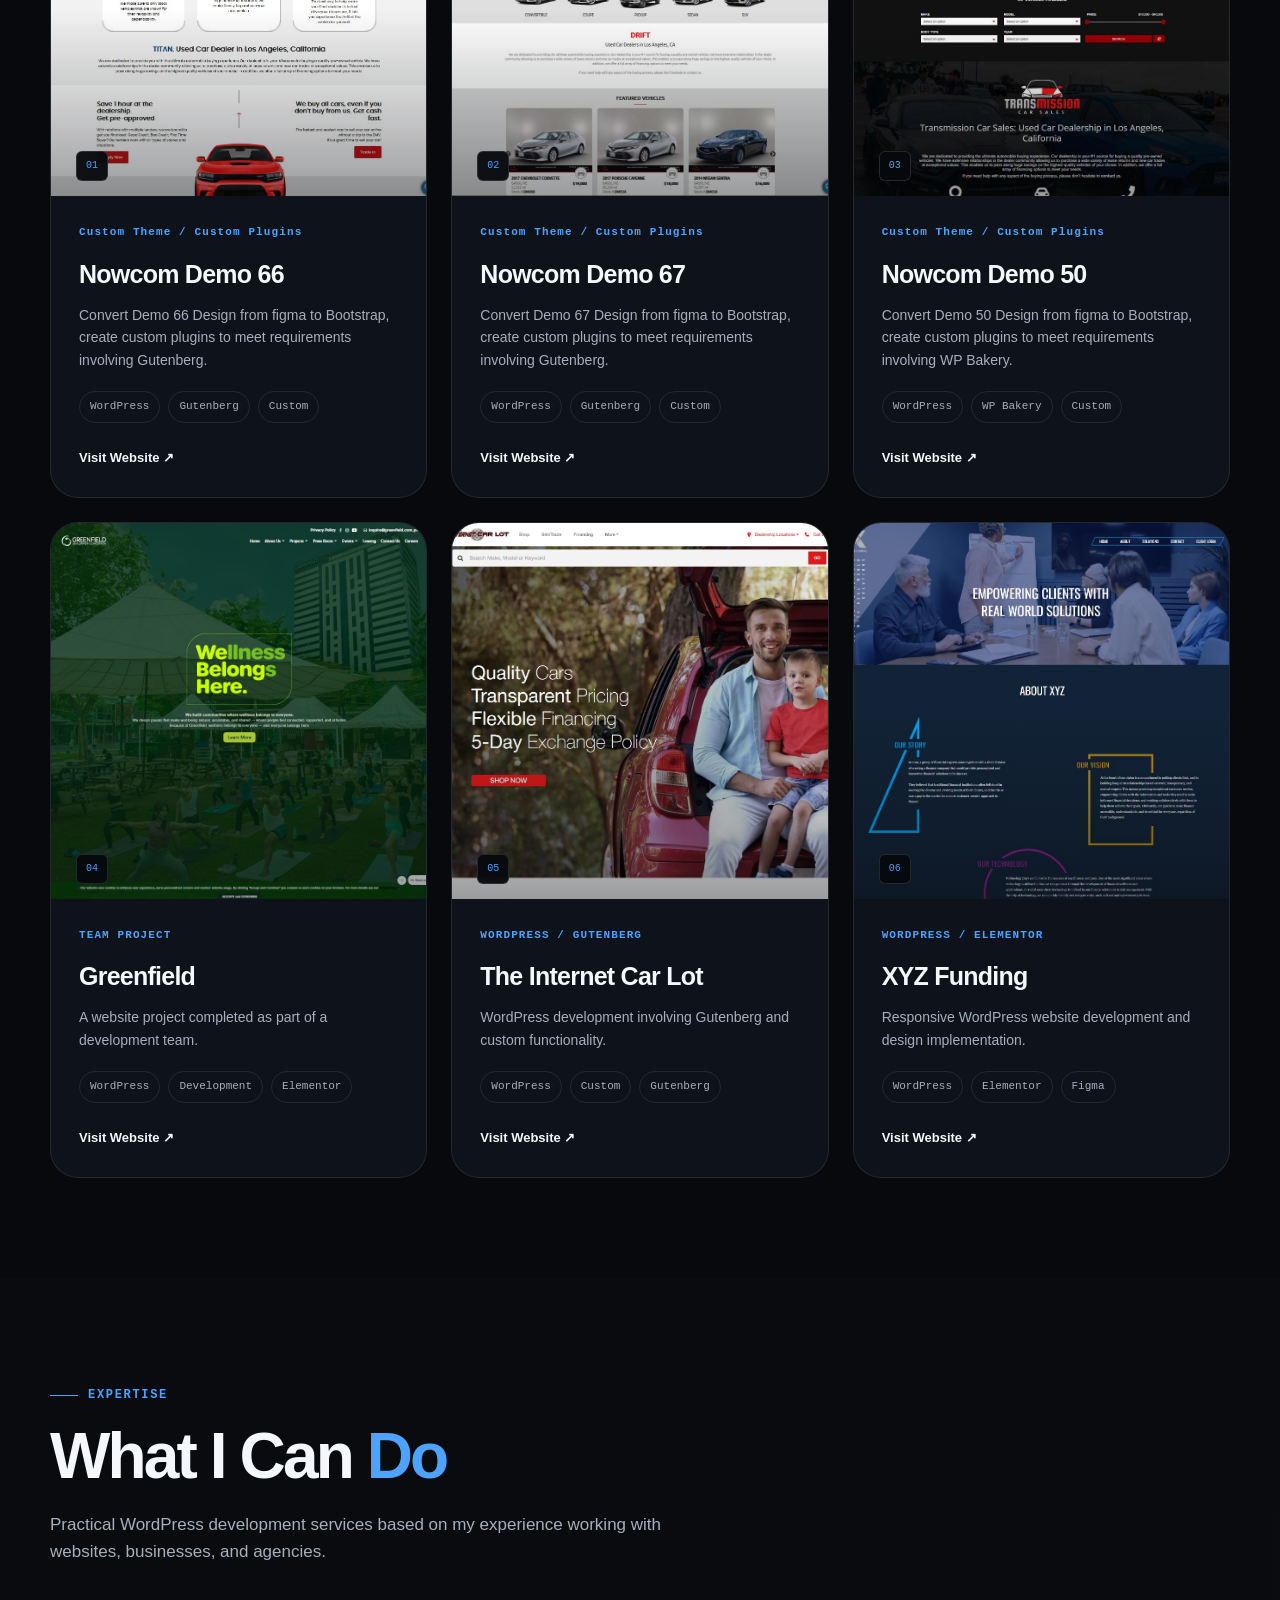
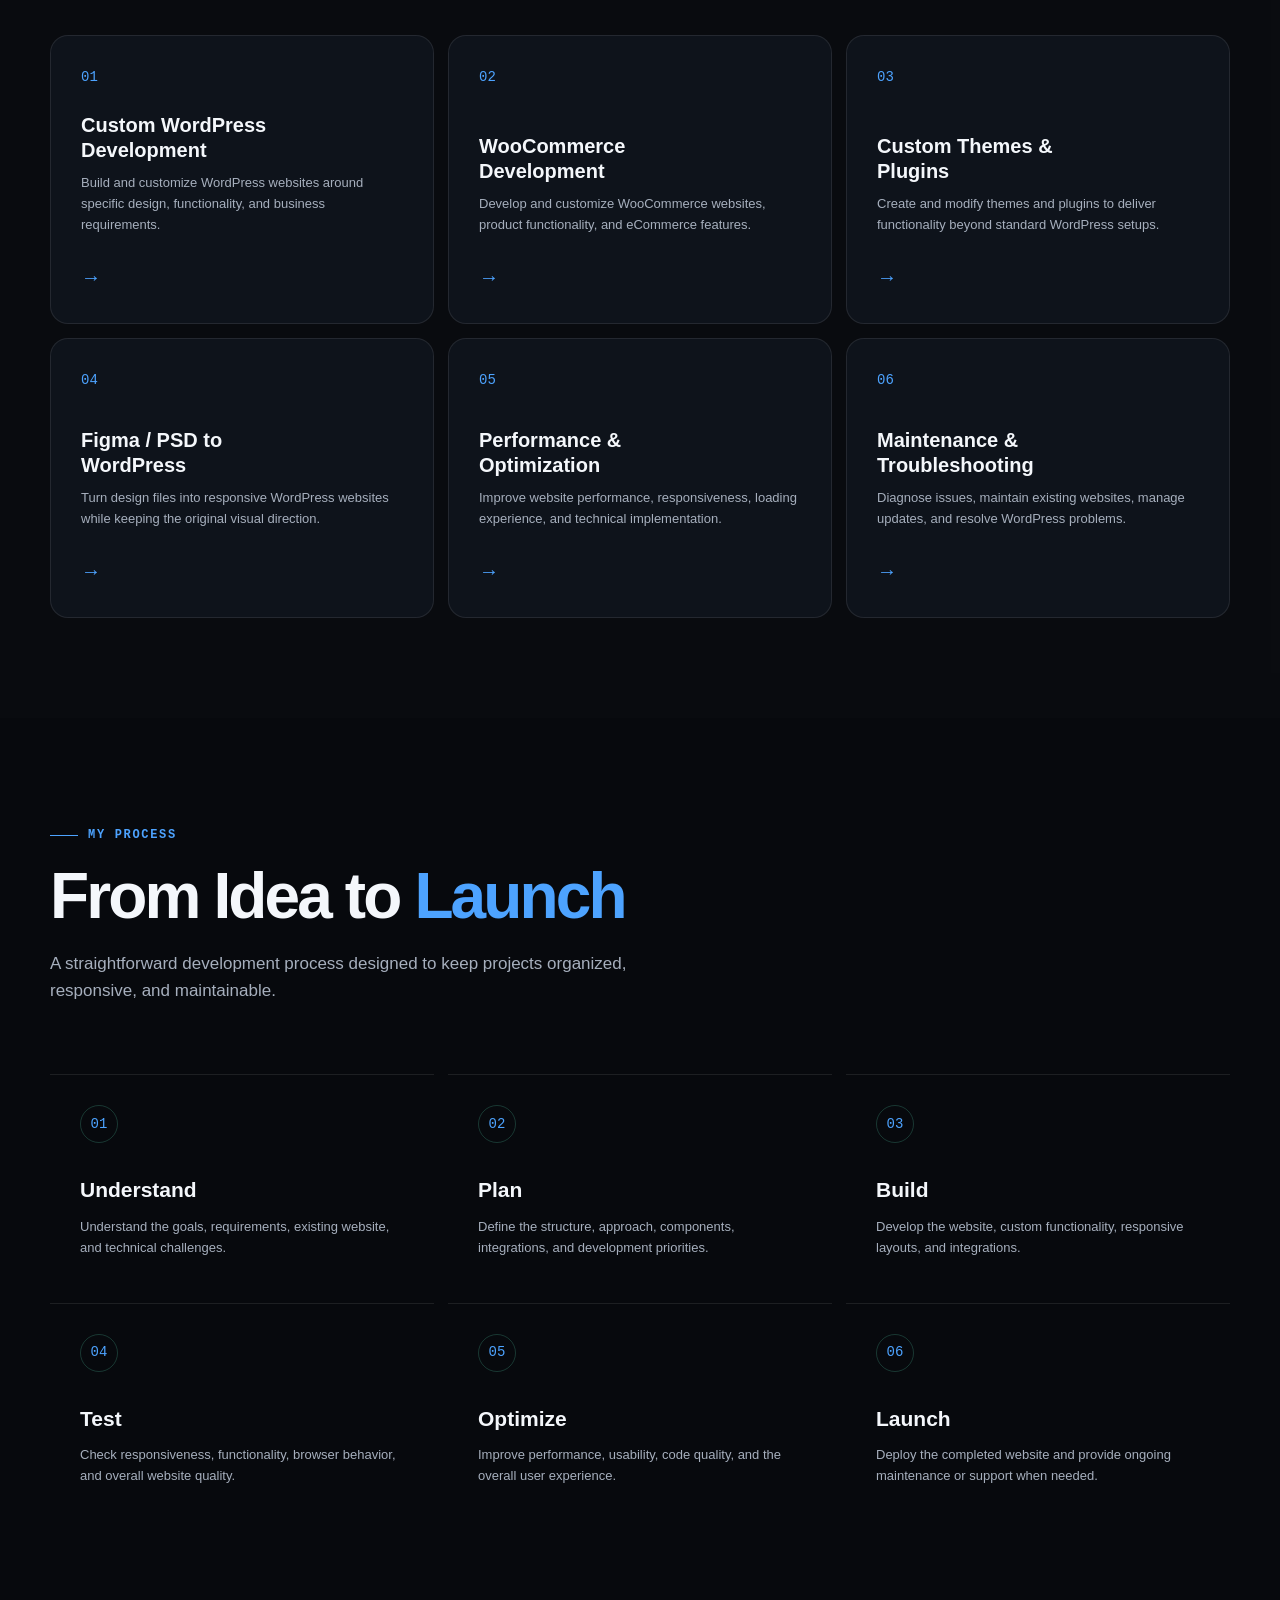
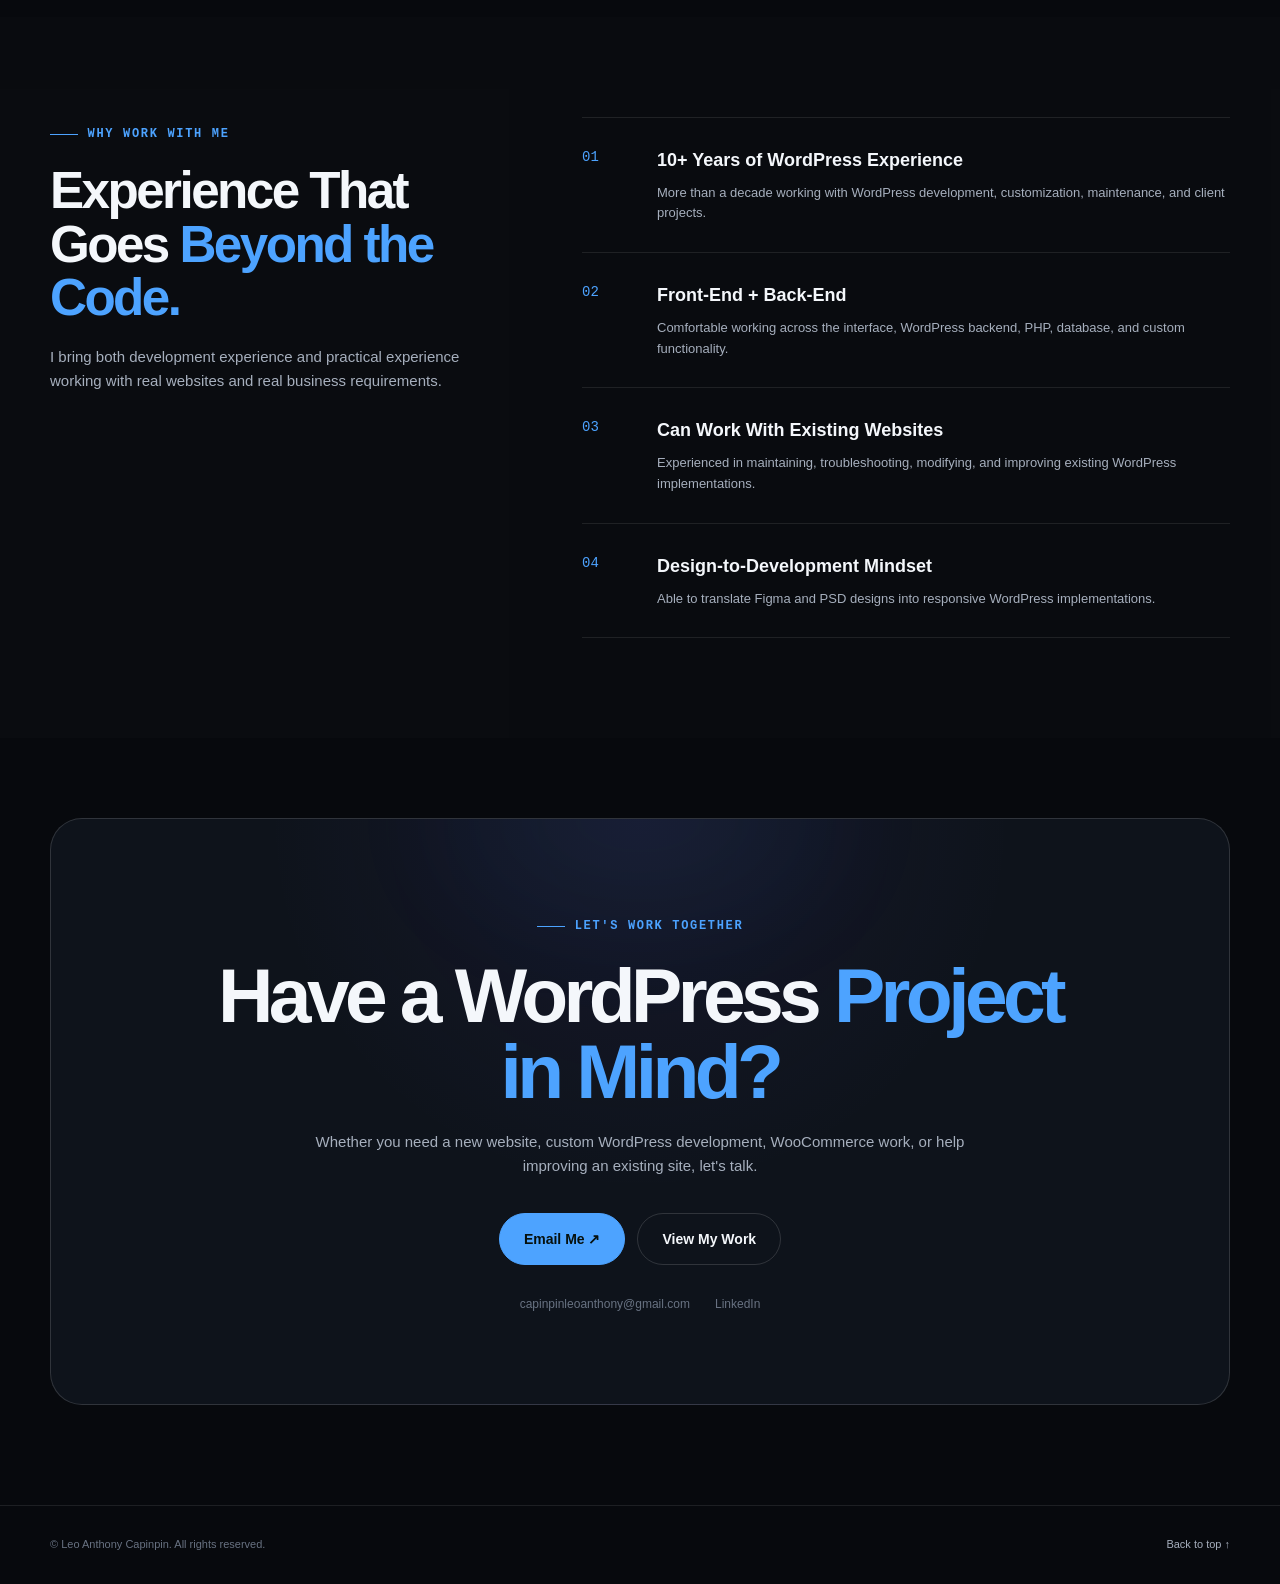
==== commit eb08ebba: "update the featured projects first item" ====
--- a/index.html
+++ b/index.html
@@ -952,7 +952,7 @@
                   01
                 </span>
 
-                <img src="assets/images/projects/TLOS-supawood.jpg" alt="SupaWood website">
+                <img src="assets/images/projects/demo66.jpg" alt="Demo66 Nowcom">
 
               </div>
 
@@ -960,17 +960,16 @@
               <div class="project-content">
 
                 <span class="card-label">
-                  WORDPRESS / ELEMENTOR
+                  Custom Theme / Custom Plugins
                 </span>
 
                 <h3>
-                  SupaWood
+                  Nowcom Demo 66
                 </h3>
 
                 <p>
 
-                  Responsive WordPress website
-                  development and design implementation.
+                  Convert Demo 66 Design from figma to Bootstrap, create custom plugins to meet requirements involving Gutenberg. 
 
                 </p>
 
@@ -982,17 +981,17 @@
                   </span>
 
                   <span>
-                    Elementor
-                  </span>
-
-                  <span>
-                    Responsive
+                    Gutenberg
+                  </span>
+
+                  <span>
+                    Custom
                   </span>
 
                 </div>
 
 
-                <a class="project-link" href="https://supawood.com.au/" target="_blank" rel="noopener">
+                <a class="project-link" href="https://demo66.websites.dealercenter.net/" target="_blank" rel="noopener">
                   Visit Website ↗
                 </a>
 
--- a/assets/css/style.css
+++ b/assets/css/style.css
@@ -0,0 +1,1691 @@
+/* =========================================================
+   ROOT
+========================================================= */
+
+:root {
+    --bg: #07090d;
+    --bg-soft: #0b0f15;
+    --bg-card: #0e131b;
+
+    --text: #f4f7fb;
+    --text-soft: #a6afbd;
+    --text-muted: #687282;
+
+    --accent: #4da3ff;
+    --accent-2: #2878ff;
+
+    --border: rgba(255, 255, 255, 0.09);
+    --border-light: rgba(255, 255, 255, 0.14);
+
+    --container: 1180px;
+
+    --radius-sm: 10px;
+    --radius-md: 18px;
+    --radius-lg: 28px;
+
+    --transition: 0.3s ease;
+}
+
+
+/* =========================================================
+   RESET
+========================================================= */
+
+*,
+*::before,
+*::after {
+    box-sizing: border-box;
+}
+
+html {
+    scroll-behavior: smooth;
+    scroll-padding-top: 90px;
+}
+
+body {
+    margin: 0;
+    padding: 0;
+    background:
+        radial-gradient(
+            circle at 20% 10%,
+            rgba(100, 244, 197, 0.035),
+            transparent 30%
+        ),
+        var(--bg);
+    color: var(--text);
+    font-family: "Inter", Arial, sans-serif;
+    line-height: 1.6;
+    overflow-x: hidden;
+}
+
+img {
+    display: block;
+    max-width: 100%;
+}
+
+a {
+    color: inherit;
+    text-decoration: none;
+}
+
+button,
+input,
+textarea {
+    font: inherit;
+}
+
+button {
+    border: 0;
+}
+
+::selection {
+    background: var(--accent);
+    color: #06100d;
+}
+
+
+/* =========================================================
+   GLOBAL
+========================================================= */
+
+.container {
+    width: min(calc(100% - 40px), var(--container));
+    margin-inline: auto;
+}
+
+.section {
+    position: relative;
+    padding: 100px 0;
+}
+
+.section-title {
+    max-width: 760px;
+    margin-bottom: 70px;
+}
+
+.section-title .eyebrow {
+    margin-bottom: 18px;
+}
+
+.section-title h2 {
+    margin: 0 0 20px;
+    font-size: clamp(40px, 5vw, 68px);
+    line-height: 1.05;
+    letter-spacing: -0.045em;
+}
+
+.section-title h2 span {
+    color: var(--accent);
+}
+
+.section-title p {
+    max-width: 650px;
+    margin: 0;
+    color: var(--text-soft);
+    font-size: 17px;
+}
+
+.eyebrow {
+    display: inline-flex;
+    align-items: center;
+    gap: 10px;
+    color: var(--accent);
+    font-family: "JetBrains Mono", monospace;
+    font-size: 12px;
+    font-weight: 600;
+    letter-spacing: 0.14em;
+}
+
+.eyebrow::before {
+    content: "";
+    width: 28px;
+    height: 1px;
+    background: var(--accent);
+}
+
+.card-label {
+    display: block;
+    margin-bottom: 12px;
+    color: var(--accent);
+    font-family: "JetBrains Mono", monospace;
+    font-size: 11px;
+    font-weight: 600;
+    letter-spacing: 0.1em;
+}
+
+.tags {
+    display: flex;
+    flex-wrap: wrap;
+    gap: 8px;
+}
+
+.tags span {
+    display: inline-flex;
+    padding: 6px 10px;
+    border: 1px solid var(--border);
+    border-radius: 999px;
+    color: var(--text-soft);
+    font-family: "JetBrains Mono", monospace;
+    font-size: 11px;
+}
+
+
+/* =========================================================
+   BUTTONS
+========================================================= */
+
+.btn {
+    display: inline-flex;
+    align-items: center;
+    justify-content: center;
+    min-height: 52px;
+    padding: 0 24px;
+    border: 1px solid var(--accent);
+    border-radius: 999px;
+    background: var(--accent);
+    color: #06100d;
+    font-size: 14px;
+    font-weight: 700;
+    transition:
+        transform var(--transition),
+        background var(--transition),
+        color var(--transition),
+        box-shadow var(--transition);
+}
+
+.btn:hover {
+    transform: translateY(-3px);
+    box-shadow:
+        0 12px 35px
+        rgba(100, 244, 197, 0.18);
+}
+
+.btn-outline {
+    background: transparent;
+    color: var(--text);
+    border-color: var(--border-light);
+}
+
+.btn-outline:hover {
+    background: rgba(255, 255, 255, 0.05);
+    border-color: var(--accent);
+    color: var(--accent);
+}
+
+
+/* =========================================================
+   HEADER
+========================================================= */
+
+.site-header {
+    position: fixed;
+    top: 0;
+    left: 0;
+    width: 100%;
+    z-index: 1000;
+    border-bottom: 1px solid transparent;
+    background: rgba(7, 9, 13, 0.72);
+    backdrop-filter: blur(18px);
+    -webkit-backdrop-filter: blur(18px);
+    transition:
+        border-color var(--transition),
+        background var(--transition);
+}
+
+.site-header.scrolled {
+    border-color: var(--border);
+    background: rgba(7, 9, 13, 0.92);
+}
+
+.header-inner {
+    min-height: 76px;
+    display: flex;
+    align-items: center;
+    justify-content: space-between;
+    gap: 25px;
+}
+
+.logo {
+    position: relative;
+    flex-shrink: 0;
+    color: var(--text);
+    font-size: 18px;
+    font-weight: 800;
+    letter-spacing: -0.04em;
+}
+
+.logo::after {
+    content: ".";
+    color: var(--accent);
+}
+
+.main-nav {
+    display: flex;
+    align-items: center;
+    gap: 26px;
+}
+
+.main-nav a {
+    position: relative;
+    color: var(--text-soft);
+    font-size: 13px;
+    font-weight: 500;
+    transition: color var(--transition);
+}
+
+.main-nav a::after {
+    content: "";
+    position: absolute;
+    left: 0;
+    bottom: -8px;
+    width: 0;
+    height: 1px;
+    background: var(--accent);
+    transition: width var(--transition);
+}
+
+.main-nav a:hover {
+    color: var(--text);
+}
+
+.main-nav a:hover::after {
+    width: 100%;
+}
+
+.header-cta {
+    flex-shrink: 0;
+    padding: 10px 17px;
+    border: 1px solid var(--border-light);
+    border-radius: 999px;
+    color: var(--text);
+    font-size: 12px;
+    font-weight: 600;
+    transition:
+        border-color var(--transition),
+        color var(--transition),
+        background var(--transition);
+}
+
+.header-cta:hover {
+    border-color: var(--accent);
+    color: var(--accent);
+    background: rgba(100, 244, 197, 0.05);
+}
+
+.mobile-toggle {
+    display: none;
+    width: 42px;
+    height: 42px;
+    padding: 9px;
+    background: transparent;
+    cursor: pointer;
+}
+
+.mobile-toggle span {
+    display: block;
+    width: 100%;
+    height: 2px;
+    margin: 5px 0;
+    background: var(--text);
+    transition:
+        transform var(--transition),
+        opacity var(--transition);
+}
+
+
+/* =========================================================
+   HERO
+========================================================= */
+
+.hero {
+    position: relative;
+    min-height: 100vh;
+    padding: 150px 0 60px;
+    display: flex;
+    flex-direction: column;
+    justify-content: center;
+    overflow: hidden;
+}
+
+
+/* Grid background */
+
+.hero-grid {
+    position: absolute;
+    inset: 0;
+    opacity: 0.3;
+    background-image:
+        linear-gradient(
+            rgba(255, 255, 255, 0.035) 1px,
+            transparent 1px
+        ),
+        linear-gradient(
+            90deg,
+            rgba(255, 255, 255, 0.035) 1px,
+            transparent 1px
+        );
+    background-size: 60px 60px;
+    mask-image:
+        linear-gradient(
+            to bottom,
+            black,
+            transparent 85%
+        );
+    animation: gridMove 18s linear infinite;
+}
+
+@keyframes gridMove {
+    0% {
+        transform: translate3d(0, 0, 0);
+    }
+
+    100% {
+        transform: translate3d(60px, 60px, 0);
+    }
+}
+
+
+/* Glowing orbs */
+
+.hero-orb {
+    position: absolute;
+    width: 450px;
+    height: 450px;
+    border-radius: 50%;
+    filter: blur(80px);
+    pointer-events: none;
+    opacity: 0.12;
+}
+
+.hero-orb-one {
+    top: 10%;
+    left: -180px;
+    background: var(--accent);
+    animation: orbFloatOne 10s ease-in-out infinite;
+}
+
+.hero-orb-two {
+    right: -180px;
+    bottom: 5%;
+    background: var(--accent-2);
+    animation: orbFloatTwo 12s ease-in-out infinite;
+}
+
+@keyframes orbFloatOne {
+    0%,
+    100% {
+        transform: translate3d(0, 0, 0);
+    }
+
+    50% {
+        transform: translate3d(70px, 50px, 0);
+    }
+}
+
+@keyframes orbFloatTwo {
+    0%,
+    100% {
+        transform: translate3d(0, 0, 0);
+    }
+
+    50% {
+        transform: translate3d(-60px, -40px, 0);
+    }
+}
+
+.hero-inner {
+    position: relative;
+    z-index: 2;
+    display: grid;
+    grid-template-columns: 1.15fr 0.85fr;
+    align-items: center;
+    gap: 80px;
+}
+
+.hero-content {
+    max-width: 720px;
+}
+
+.hero-content .eyebrow {
+    margin-bottom: 22px;
+}
+
+.hero h1 {
+    margin: 0;
+    font-size: clamp(54px, 7vw, 100px);
+    line-height: 0.95;
+    letter-spacing: -0.065em;
+}
+
+.hero h1 span {
+    display: block;
+    color: var(--accent);
+}
+
+.hero h2 {
+    max-width: 700px;
+    margin: 30px 0 20px;
+    color: var(--text);
+    font-size: clamp(20px, 2.3vw, 30px);
+    line-height: 1.3;
+    font-weight: 600;
+    letter-spacing: -0.025em;
+}
+
+.hero-content > p {
+    max-width: 560px;
+    margin: 0;
+    color: var(--text-soft);
+    font-size: 16px;
+    line-height: 1.7;
+}
+
+.hero-code {
+    display: inline-flex;
+    align-items: center;
+    gap: 10px;
+    margin: 25px 0 30px;
+    padding: 9px 13px;
+    border: 1px solid var(--border);
+    border-radius: 8px;
+    background: rgba(255, 255, 255, 0.025);
+    color: var(--text-soft);
+    font-family: "JetBrains Mono", monospace;
+    font-size: 12px;
+}
+
+.hero-code span {
+    color: var(--accent);
+}
+
+.hero-buttons {
+    display: flex;
+    flex-wrap: wrap;
+    gap: 12px;
+}
+
+
+/* Hero image */
+
+.hero-photo {
+    position: relative;
+    display: flex;
+    justify-content: center;
+}
+
+.photo-glow {
+    position: absolute;
+    width: 80%;
+    aspect-ratio: 1;
+    border-radius: 50%;
+    background: var(--accent);
+    opacity: 0.12;
+    filter: blur(70px);
+    animation: photoGlow 6s ease-in-out infinite;
+}
+
+@keyframes photoGlow {
+    0%,
+    100% {
+        transform: scale(0.9);
+    }
+
+    50% {
+        transform: scale(1.08);
+    }
+}
+
+.photo-frame {
+    position: relative;
+    width: min(100%, 440px);
+    aspect-ratio: 0.82;
+    overflow: hidden;
+    border: 1px solid var(--border-light);
+    border-radius: 28px;
+    background:
+        linear-gradient(
+            145deg,
+            rgba(100, 244, 197, 0.08),
+            rgba(85, 167, 255, 0.03)
+        );
+    box-shadow:
+        0 30px 100px
+        rgba(0, 0, 0, 0.35);
+    transform: rotate(2deg);
+    transition: transform 0.5s ease;
+}
+
+.photo-frame:hover {
+    transform:
+        rotate(0deg)
+        translateY(-8px);
+}
+
+.photo-frame img {
+    width: 100%;
+    height: 100%;
+    object-fit: cover;
+}
+
+.photo-frame::after {
+    content: "";
+    position: absolute;
+    inset: 0;
+    pointer-events: none;
+    background:
+        linear-gradient(
+            135deg,
+            rgba(100, 244, 197, 0.08),
+            transparent 50%,
+            rgba(85, 167, 255, 0.06)
+        );
+}
+
+
+/* Hero stats */
+
+.stats-grid {
+    position: relative;
+    z-index: 2;
+    display: grid;
+    grid-template-columns: repeat(4, 1fr);
+    gap: 1px;
+    margin-top: 80px;
+    border: 1px solid var(--border);
+    background: var(--border);
+    border-radius: 16px;
+    overflow: hidden;
+}
+
+.stat {
+    min-height: 105px;
+    display: flex;
+    align-items: center;
+    gap: 15px;
+    padding: 20px;
+    background: rgba(7, 9, 13, 0.85);
+}
+
+.stat-icon {
+    display: flex;
+    align-items: center;
+    justify-content: center;
+    width: 40px;
+    height: 40px;
+    flex-shrink: 0;
+    border: 1px solid rgba(100, 244, 197, 0.18);
+    border-radius: 10px;
+    color: var(--accent);
+    font-family: "JetBrains Mono", monospace;
+    font-size: 14px;
+}
+
+.stat strong {
+    display: block;
+    color: var(--text);
+    font-size: 18px;
+}
+
+.stat small {
+    display: block;
+    color: var(--text-muted);
+    font-size: 11px;
+}
+
+
+/* =========================================================
+   JOURNEY / TIMELINE
+========================================================= */
+
+.journey {
+    background:
+        linear-gradient(
+            to bottom,
+            transparent,
+            rgba(255, 255, 255, 0.015)
+        );
+}
+
+#experience {
+    padding: 60px 0;
+}
+
+.timeline {
+    position: relative;
+    max-width: 900px;
+    margin: 0 auto;
+    padding-left: 150px;
+}
+
+.timeline::before {
+    content: "";
+    position: absolute;
+    top: 0;
+    bottom: 0;
+    left: 125px;
+    width: 1px;
+    background:
+        linear-gradient(
+            to bottom,
+            transparent,
+            var(--border-light),
+            transparent
+        );
+}
+
+.timeline-item {
+    position: relative;
+    display: grid;
+    grid-template-columns: 1fr;
+    margin-bottom: 45px;
+}
+
+.timeline-year {
+    position: absolute;
+    top: 17px;
+    right: calc(100% + 42px);
+    width: 110px;
+    color: var(--text-muted);
+    font-family: "JetBrains Mono", monospace;
+    font-size: 11px;
+    text-align: right;
+}
+
+.timeline-dot {
+    position: absolute;
+    top: 22px;
+    left: -31px;
+    width: 9px;
+    height: 9px;
+    border: 2px solid var(--accent);
+    border-radius: 50%;
+    background: var(--bg);
+    box-shadow:
+        0 0 0 5px
+        rgba(100, 244, 197, 0.06);
+}
+
+.timeline-card {
+    padding: 25px;
+    border: 1px solid var(--border);
+    border-radius: var(--radius-md);
+    background: var(--bg-card);
+    transition:
+        transform var(--transition),
+        border-color var(--transition);
+}
+
+.timeline-card:hover {
+    transform: translateX(6px);
+    border-color: rgba(100, 244, 197, 0.25);
+}
+
+.timeline-card.active {
+    border-color: rgba(100, 244, 197, 0.3);
+    background:
+        linear-gradient(
+            135deg,
+            rgba(100, 244, 197, 0.06),
+            var(--bg-card)
+        );
+}
+
+.timeline-card > span {
+    color: var(--accent);
+    font-family: "JetBrains Mono", monospace;
+    font-size: 10px;
+    letter-spacing: 0.1em;
+}
+
+.timeline-card h3 {
+    margin: 8px 0;
+    font-size: 21px;
+}
+
+.timeline-card p {
+    margin: 0;
+    color: var(--text-soft);
+    font-size: 14px;
+}
+
+
+/* =========================================================
+   ABOUT
+========================================================= */
+
+.about-grid {
+    display: grid;
+    grid-template-columns: 1.3fr 0.7fr;
+    gap: 80px;
+    align-items: start;
+}
+
+.about-copy .lead {
+    margin-top: 0;
+    color: var(--text);
+    font-size: 24px;
+    line-height: 1.5;
+    font-weight: 500;
+    letter-spacing: -0.02em;
+}
+
+.about-copy p {
+    color: var(--text-soft);
+    font-size: 16px;
+}
+
+.about-highlights {
+    margin-top: 40px;
+    border-top: 1px solid var(--border);
+}
+
+.about-highlights > div {
+    display: grid;
+    grid-template-columns: 45px 1fr;
+    gap: 15px;
+    padding: 20px 0;
+    border-bottom: 1px solid var(--border);
+}
+
+.about-highlights b {
+    color: var(--accent);
+    font-family: "JetBrains Mono", monospace;
+    font-size: 12px;
+}
+
+.about-highlights strong {
+    display: block;
+    margin-bottom: 3px;
+    font-size: 14px;
+}
+
+.about-highlights small {
+    display: block;
+    color: var(--text-muted);
+    font-size: 12px;
+}
+
+.about-card {
+    position: sticky;
+    top: 110px;
+    padding: 32px;
+    border: 1px solid var(--border);
+    border-radius: var(--radius-lg);
+    background:
+        linear-gradient(
+            145deg,
+            rgba(255, 255, 255, 0.035),
+            rgba(255, 255, 255, 0.01)
+        );
+    box-shadow:
+        0 25px 80px
+        rgba(0, 0, 0, 0.2);
+}
+
+.about-card h3 {
+    margin: 0 0 15px;
+    font-size: 28px;
+    letter-spacing: -0.035em;
+}
+
+.about-card p {
+    margin: 0 0 25px;
+    color: var(--text-soft);
+    font-size: 14px;
+}
+
+
+/* =========================================================
+   SKILLS
+========================================================= */
+
+.skills {
+    background: rgba(255, 255, 255, 0.012);
+}
+
+.skills-grid {
+    display: grid;
+    grid-template-columns: repeat(3, 1fr);
+    gap: 14px;
+}
+
+.skill-card {
+    min-height: 210px;
+    display: flex;
+    flex-direction: column;
+    gap: 20px;
+    padding: 28px;
+    border: 1px solid var(--border);
+    border-radius: var(--radius-md);
+    background: var(--bg-card);
+    transition:
+        transform var(--transition),
+        border-color var(--transition),
+        background var(--transition);
+}
+
+.skill-card:hover {
+    transform: translateY(-6px);
+    border-color: rgba(100, 244, 197, 0.25);
+    background: rgba(100, 244, 197, 0.025);
+}
+
+.skill-card.featured {
+    grid-column: span 2;
+    display: flex;
+    flex-direction: row;
+    align-items: flex-start;
+    background:
+        linear-gradient(
+            135deg,
+            rgba(100, 244, 197, 0.055),
+            var(--bg-card)
+        );
+}
+
+.skill-icon {
+    display: flex;
+    align-items: center;
+    justify-content: center;
+    width: 48px;
+    height: 48px;
+    flex-shrink: 0;
+    border: 1px solid rgba(100, 244, 197, 0.2);
+    border-radius: 12px;
+    color: var(--accent);
+    font-family: "JetBrains Mono", monospace;
+    font-size: 12px;
+}
+
+.skill-card h3 {
+    margin: 0 0 8px;
+    font-size: 18px;
+}
+
+.skill-card p {
+    margin: 0;
+    color: var(--text-soft);
+    font-size: 13px;
+}
+
+.tech-list {
+    display: flex;
+    flex-wrap: wrap;
+    gap: 8px;
+    margin-top: 35px;
+}
+
+.tech-list span {
+    padding: 8px 12px;
+    border: 1px solid var(--border);
+    border-radius: 999px;
+    color: var(--text-muted);
+    font-family: "JetBrains Mono", monospace;
+    font-size: 10px;
+    transition:
+        color var(--transition),
+        border-color var(--transition);
+}
+
+.tech-list span:hover {
+    color: var(--accent);
+    border-color: rgba(100, 244, 197, 0.3);
+}
+
+
+/* =========================================================
+   PROJECTS
+========================================================= */
+
+.project-grid {
+    display: grid;
+    grid-template-columns: repeat(3, 1fr);
+    gap: 24px;
+}
+
+.project-card {
+    overflow: hidden;
+    border: 1px solid var(--border);
+    border-radius: var(--radius-lg);
+    background: var(--bg-card);
+    transition:
+        transform var(--transition),
+        border-color var(--transition);
+}
+
+.project-card:hover {
+    transform: translateY(-7px);
+    border-color: rgba(100, 244, 197, 0.25);
+}
+
+.project-image {
+    position: relative;
+    aspect-ratio: 1;
+    overflow: hidden;
+    background: #10151d;
+}
+
+.project-image img {
+    width: 100%;
+    height: 100%;
+    object-fit: cover;
+    transition: transform 0.6s ease;
+}
+
+.project-card:hover .project-image img {
+    transform: scale(1.04);
+}
+
+.project-image::after {
+    content: "";
+    position: absolute;
+    inset: 0;
+    background:
+        linear-gradient(
+            to top,
+            rgba(7, 9, 13, 0.4),
+            transparent 50%
+        );
+    pointer-events: none;
+}
+
+.project-number {
+    position: absolute;
+    z-index: 2;
+    bottom: 15px;
+    left: 25px;
+    padding: 6px 9px;
+    border: 1px solid rgba(255, 255, 255, 0.12);
+    border-radius: 6px;
+    background: rgba(7, 9, 13, 0.95);
+    color: var(--accent);
+    font-family: "JetBrains Mono", monospace;
+    font-size: 10px;
+    backdrop-filter: blur(8px);
+}
+
+.project-content {
+    padding: 28px;
+}
+
+.project-content h3 {
+    margin: 0 0 10px;
+    font-size: 25px;
+    letter-spacing: -0.03em;
+}
+
+.project-content p {
+    margin: 0 0 20px;
+    color: var(--text-soft);
+    font-size: 14px;
+}
+
+.project-link {
+    display: inline-flex;
+    margin-top: 25px;
+    color: var(--text);
+    font-size: 13px;
+    font-weight: 600;
+    transition: color var(--transition);
+}
+
+.project-link:hover {
+    color: var(--accent);
+}
+
+
+/* =========================================================
+   SERVICES
+========================================================= */
+
+#services {
+    background: rgba(255, 255, 255, 0.012);
+}
+
+.services-grid {
+    display: grid;
+    grid-template-columns: repeat(3, 1fr);
+    gap: 14px;
+}
+
+.service-card {
+    position: relative;
+    min-height: 280px;
+    display: flex;
+    flex-direction: column;
+    padding: 30px;
+    border: 1px solid var(--border);
+    border-radius: var(--radius-md);
+    background: var(--bg-card);
+    overflow: hidden;
+    transition:
+        transform var(--transition),
+        border-color var(--transition);
+}
+
+.service-card::before {
+    content: "";
+    position: absolute;
+    right: -90px;
+    bottom: -90px;
+    width: 180px;
+    height: 180px;
+    border-radius: 50%;
+    background: var(--accent);
+    opacity: 0;
+    filter: blur(60px);
+    transition: opacity var(--transition);
+}
+
+.service-card:hover {
+    transform: translateY(-6px);
+    border-color: rgba(100, 244, 197, 0.25);
+}
+
+.service-card:hover::before {
+    opacity: 0.08;
+}
+
+.service-card > span {
+    margin-bottom: auto;
+    color: var(--accent);
+    font-family: "JetBrains Mono", monospace;
+    font-size: 14px;
+}
+
+.service-card h3 {
+    max-width: 230px;
+    margin: 25px 0 10px;
+    font-size: 20px;
+    line-height: 1.25;
+}
+
+.service-card p {
+    margin: 0;
+    color: var(--text-soft);
+    font-size: 13px;
+}
+
+.service-card b {
+    margin-top: 25px;
+    color: var(--accent);
+    font-size: 20px;
+    transition: transform var(--transition);
+}
+
+.service-card:hover b {
+    transform: translateX(5px);
+}
+
+
+/* =========================================================
+   PROCESS
+========================================================= */
+
+.process-grid {
+    display: grid;
+    grid-template-columns: repeat(3, 1fr);
+    gap: 14px;
+}
+
+.process-step {
+    position: relative;
+    padding: 30px;
+    border-top: 1px solid var(--border);
+    transition: border-color var(--transition);
+}
+
+.process-step:hover {
+    border-color: var(--accent);
+}
+
+.process-step > span {
+    display: inline-flex;
+    align-items: center;
+    justify-content: center;
+    width: 38px;
+    height: 38px;
+    margin-bottom: 30px;
+    border: 1px solid rgba(100, 244, 197, 0.2);
+    border-radius: 50%;
+    color: var(--accent);
+    font-family: "JetBrains Mono", monospace;
+    font-size: 14px;
+}
+
+.process-step h3 {
+    margin: 0 0 10px;
+    font-size: 21px;
+}
+
+.process-step p {
+    margin: 0;
+    color: var(--text-soft);
+    font-size: 13px;
+}
+
+
+/* =========================================================
+   WHY ME
+========================================================= */
+
+#why-me {
+    background: rgba(255, 255, 255, 0.012);
+}
+
+.why-grid {
+    display: grid;
+    grid-template-columns: 0.8fr 1.2fr;
+    gap: 100px;
+}
+
+.why-heading {
+    position: sticky;
+    top: 110px;
+    align-self: start;
+}
+
+.why-heading h2 {
+    margin: 20px 0;
+    font-size: clamp(38px, 4vw, 58px);
+    line-height: 1.05;
+    letter-spacing: -0.05em;
+}
+
+.why-heading h2 span {
+    color: var(--accent);
+}
+
+.why-heading p {
+    margin: 0;
+    color: var(--text-soft);
+    font-size: 15px;
+}
+
+.why-list {
+    border-top: 1px solid var(--border);
+}
+
+.why-item {
+    display: grid;
+    grid-template-columns: 55px 1fr;
+    gap: 20px;
+    padding: 28px 0;
+    border-bottom: 1px solid var(--border);
+}
+
+.why-item > span {
+    color: var(--accent);
+    font-family: "JetBrains Mono", monospace;
+    font-size: 14px;
+}
+
+.why-item h3 {
+    margin: 0 0 8px;
+    font-size: 18px;
+}
+
+.why-item p {
+    margin: 0;
+    color: var(--text-soft);
+    font-size: 13px;
+}
+
+
+/* =========================================================
+   CONTACT
+========================================================= */
+
+.contact {
+    padding-top: 80px;
+}
+
+.contact-box {
+    position: relative;
+    padding: 90px 60px;
+    overflow: hidden;
+    text-align: center;
+    border: 1px solid var(--border-light);
+    border-radius: 32px;
+    background:
+        radial-gradient(
+            circle at 50% 0%,
+            rgba(110, 87, 243, 0.08),
+            transparent 45%
+        ),
+        var(--bg-card);
+}
+
+.contact-box::before {
+    content: "";
+    position: absolute;
+    top: -100px;
+    left: 50%;
+    width: 400px;
+    height: 200px;
+    transform: translateX(-50%);
+    border-radius: 50%;
+    background: var(--accent);
+    opacity: 0.05;
+    filter: blur(70px);
+    pointer-events: none;
+}
+
+.contact-box .eyebrow {
+    justify-content: center;
+}
+
+.contact-box h2 {
+    position: relative;
+    max-width: 850px;
+    margin: 20px auto;
+    font-size: clamp(42px, 6vw, 78px);
+    line-height: 1;
+    letter-spacing: -0.06em;
+}
+
+.contact-box h2 span {
+    color: var(--accent);
+}
+
+.contact-box > p {
+    position: relative;
+    max-width: 650px;
+    margin: 0 auto 35px;
+    color: var(--text-soft);
+    font-size: 15px;
+}
+
+.contact-actions {
+    position: relative;
+    display: flex;
+    justify-content: center;
+    flex-wrap: wrap;
+    gap: 12px;
+}
+
+.contact-links {
+    position: relative;
+    display: flex;
+    justify-content: center;
+    flex-wrap: wrap;
+    gap: 25px;
+    margin-top: 30px;
+}
+
+.contact-links a {
+    color: var(--text-muted);
+    font-size: 12px;
+    transition: color var(--transition);
+}
+
+.contact-links a:hover {
+    color: var(--accent);
+}
+
+
+/* =========================================================
+   FOOTER
+========================================================= */
+
+.footer {
+    padding: 30px 0;
+    border-top: 1px solid var(--border);
+}
+
+.footer .container {
+    display: flex;
+    align-items: center;
+    justify-content: space-between;
+    gap: 20px;
+}
+
+.footer p {
+    margin: 0;
+    color: var(--text-muted);
+    font-size: 11px;
+}
+
+.footer a {
+    color: var(--text-soft);
+    font-size: 11px;
+    transition: color var(--transition);
+}
+
+.footer a:hover {
+    color: var(--accent);
+}
+
+
+/* =========================================================
+   SCROLL REVEAL
+========================================================= */
+
+.reveal {
+    opacity: 1;
+    transform: translateY(0);
+}
+
+.js-enabled .reveal {
+    opacity: 0;
+    transform: translateY(25px);
+    transition:
+        opacity 0.7s ease,
+        transform 0.7s ease;
+}
+
+.js-enabled .reveal.visible {
+    opacity: 1;
+    transform: translateY(0);
+}
+
+
+/* =========================================================
+   RESPONSIVE — TABLET
+========================================================= */
+
+@media (max-width: 1000px) {
+    .main-nav {
+        gap: 16px;
+    }
+
+    .main-nav a {
+        font-size: 12px;
+    }
+
+    .header-cta {
+        display: none;
+    }
+
+    .hero-inner {
+        grid-template-columns: 1fr 0.75fr;
+        gap: 45px;
+    }
+
+    .hero h1 {
+        font-size: clamp(52px, 8vw, 80px);
+    }
+
+    .about-grid {
+        gap: 45px;
+    }
+
+    .why-grid {
+        gap: 50px;
+    }
+}
+
+
+/* =========================================================
+   RESPONSIVE — MOBILE
+========================================================= */
+
+@media (max-width: 800px) {
+    .site-header {
+        position: relative;
+    }
+
+    .header-cta {
+        display: block;
+    }
+
+    .container {
+        width: min(calc(100% - 30px), var(--container));
+    }
+
+    .section {
+        padding: 60px 0;
+    }
+
+    .section-title {
+        margin-bottom: 45px;
+    }
+
+
+    /* Header */
+
+    .main-nav {
+        position: fixed;
+        top: 76px;
+        left: 15px;
+        right: 15px;
+        display: flex;
+        flex-direction: column;
+        align-items: stretch;
+        gap: 0;
+        padding: 12px;
+        border: 1px solid var(--border);
+        border-radius: 16px;
+        background: rgba(7, 9, 13, 0.96);
+        backdrop-filter: blur(20px);
+        opacity: 0;
+        visibility: hidden;
+        transform: translateY(-10px);
+        transition:
+            opacity var(--transition),
+            visibility var(--transition),
+            transform var(--transition);
+    }
+
+    .main-nav.active {
+        opacity: 1;
+        visibility: visible;
+        transform: translateY(0);
+    }
+
+    .main-nav a {
+        padding: 13px 10px;
+        border-bottom: 1px solid var(--border);
+    }
+
+    .main-nav a:last-child {
+        border-bottom: 0;
+    }
+
+    .mobile-toggle {
+        display: block;
+    }
+
+    .mobile-toggle.active span:nth-child(1) {
+        transform:
+            translateY(7px)
+            rotate(45deg);
+    }
+
+    .mobile-toggle.active span:nth-child(2) {
+        opacity: 0;
+    }
+
+    .mobile-toggle.active span:nth-child(3) {
+        transform:
+            translateY(-7px)
+            rotate(-45deg);
+    }
+
+
+    /* Hero */
+
+    .hero {
+        min-height: auto;
+        padding: 40px 0 50px;
+    }
+
+    .hero-inner {
+        grid-template-columns: 1fr;
+        gap: 55px;
+    }
+
+    .hero-content {
+        max-width: none;
+    }
+
+    .hero-photo {
+        order: -1;
+    }
+
+    .photo-frame {
+        width: min(75vw, 350px);
+    }
+
+    .stats-grid {
+        grid-template-columns: repeat(2, 1fr);
+        margin-top: 55px;
+    }
+
+    .stat {
+        min-height: 90px;
+    }
+
+
+    /* Timeline */
+
+    .timeline {
+        padding-left: 35px;
+    }
+
+    .timeline::before {
+        left: 9px;
+    }
+
+    .timeline-year {
+        position: static;
+        width: auto;
+        margin-bottom: 8px;
+        text-align: left;
+    }
+
+    .timeline-dot {
+        left: -30px;
+        top: 48px;
+    }
+
+
+    /* About */
+
+    .about-grid {
+        grid-template-columns: 1fr;
+        gap: 40px;
+    }
+
+    .about-card {
+        position: relative;
+        top: auto;
+    }
+
+
+    /* Skills */
+
+    .skills-grid {
+        grid-template-columns: 1fr;
+    }
+
+    .skill-card.featured {
+        grid-column: auto;
+        flex-direction: column;
+    }
+
+
+    /* Projects */
+
+    .project-grid {
+        grid-template-columns: 1fr;
+    }
+
+
+    /* Services */
+
+    .services-grid {
+        grid-template-columns: 1fr;
+    }
+
+
+    /* Process */
+
+    .process-grid {
+        grid-template-columns: 1fr;
+    }
+
+
+    /* Why */
+
+    .why-grid {
+        grid-template-columns: 1fr;
+        gap: 45px;
+    }
+
+    .why-heading {
+        position: relative;
+        top: auto;
+    }
+
+
+    /* Contact */
+
+    .contact-box {
+        padding: 60px 25px;
+    }
+}
+
+
+/* =========================================================
+   SMALL MOBILE
+========================================================= */
+
+@media (max-width: 500px) {
+    .section-title h2 {
+        font-size: 42px;
+    }
+
+    .hero h1 {
+        font-size: 54px;
+    }
+
+    .hero h2 {
+        font-size: 20px;
+    }
+
+    .hero-buttons {
+        flex-direction: column;
+        align-items: stretch;
+    }
+
+    .btn {
+        width: 100%;
+    }
+
+    .stats-grid {
+        grid-template-columns: 1fr;
+    }
+
+    .stat {
+        min-height: 80px;
+    }
+
+    .contact-box h2 {
+        font-size: 44px;
+    }
+
+    .footer .container {
+        flex-direction: column;
+        align-items: flex-start;
+    }
+}
+
+
+/* =========================================================
+   REDUCED MOTION
+========================================================= */
+
+@media (prefers-reduced-motion: reduce) {
+    html {
+        scroll-behavior: auto;
+    }
+
+    *,
+    *::before,
+    *::after {
+        animation-duration: 0.01ms !important;
+        animation-iteration-count: 1 !important;
+        transition-duration: 0.01ms !important;
+    }
+}
